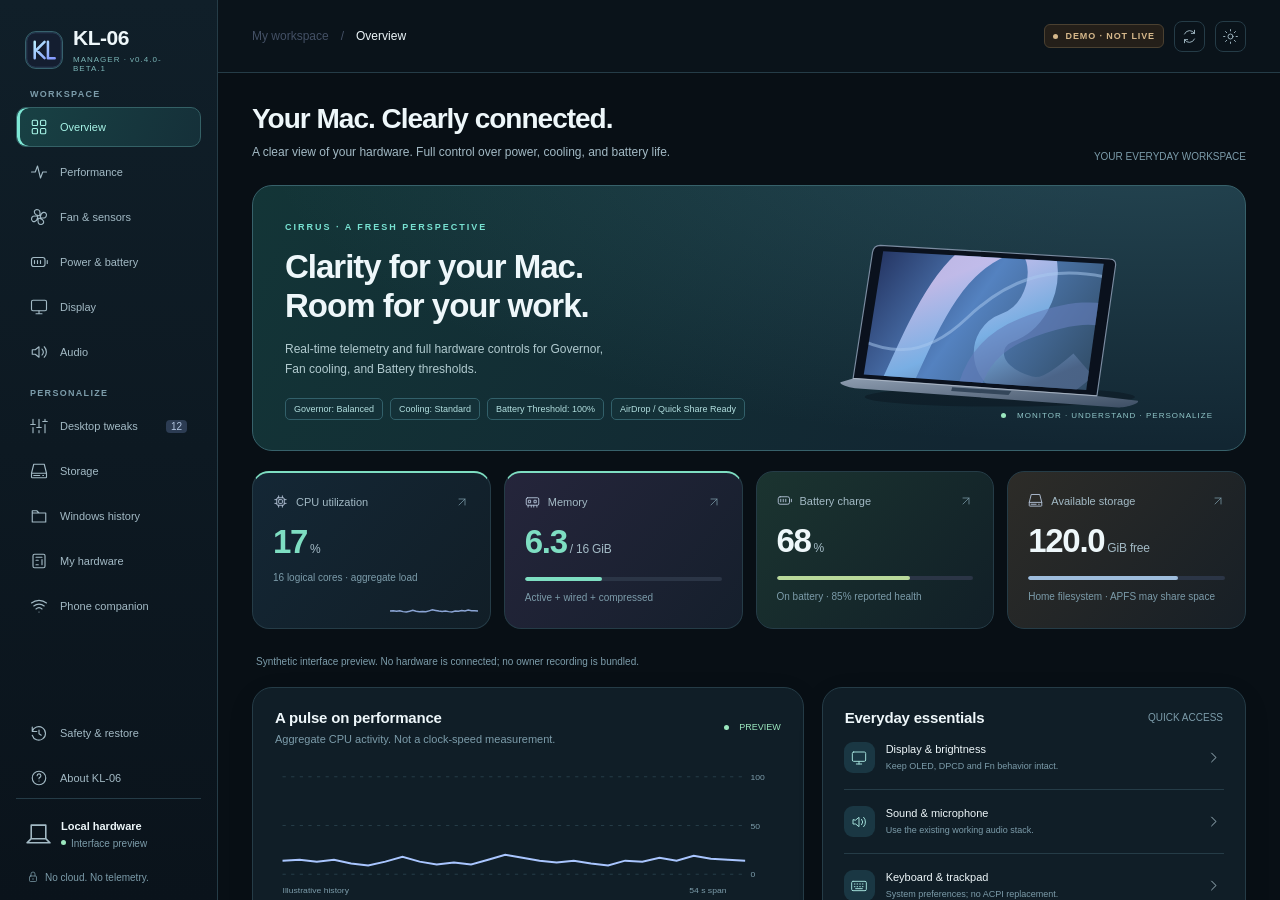
==== macos/Resources/index.html @ 300f236d "feat(v0.4.0-beta.1): Build 6 Mac UI optimization, universal AirDrop/Quick Share, hardware controls C" ====
<!doctype html>
<html lang="en"><head><meta charset="utf-8"><meta name="viewport" content="width=device-width, initial-scale=1">
<meta http-equiv="Content-Security-Policy" content="default-src 'none'; script-src 'self'; style-src 'self' 'unsafe-inline'; img-src 'self' data:; connect-src 'none'; object-src 'none'; base-uri 'none'; form-action 'none'">
<meta name="color-scheme" content="dark light"><title>KL-06 Manager — Cirrus beta</title>
<link rel="icon" href="icon.svg" type="image/svg+xml"><link rel="stylesheet" href="style.css"><script src="model.js" defer></script><script src="history.js" defer></script><script src="app.js" defer></script></head>
<body><div id="app"><div class="loading"><span class="wordmark">KL-06</span><p>Opening your local workspace…</p></div></div><div id="toast" role="status" aria-live="polite"></div><div id="dialog-root"></div></body></html>
---- macos/Resources/style.css ----
:root{--bg:#0d1118;--sidebar:#10151e;--panel:#151c27;--panel2:#192231;--line:#263041;--text:#f1f4fa;--muted:#92a0b5;--subtle:#67788f;--accent:#a9c6ff;--accent-bg:#253651;--mint:#bbdf98;--amber:#e7bc7d;--shadow:0 12px 38px #0002;--radius:18px;font-family:-apple-system,BlinkMacSystemFont,"Segoe UI",sans-serif;color:var(--text);background:var(--bg);font-synthesis:none}
*{box-sizing:border-box}body{margin:0}button,input{font:inherit}button{cursor:pointer}button:disabled{cursor:not-allowed;opacity:.4}button:focus-visible,input:focus-visible,a:focus-visible{outline:2px solid var(--accent);outline-offset:4px}button{color:inherit}svg{vertical-align:middle}::selection{background:#526fa1;color:white}button,input{-webkit-tap-highlight-color:transparent}.shell{height:100vh;display:grid;grid-template-columns:218px minmax(0,1fr);overflow:hidden}.sidebar{background:var(--sidebar);border-right:1px solid var(--line);padding:26px 16px 17px;display:flex;flex-direction:column;gap:26px}.brand{display:flex;align-items:center;gap:10px;padding:0 9px}.brand img{width:38px;height:38px}.wordmark{font-size:21px;font-weight:650;letter-spacing:-.8px}.brand small{display:block;color:var(--subtle);font-size:9px;letter-spacing:1.55px;margin-top:5px}.nav-group-label{font-size:10px;letter-spacing:1.6px;font-weight:600;color:var(--subtle);padding:0 14px;margin-bottom:12px}.nav-group{display:grid;gap:5px}.nav{display:flex;align-items:center;gap:12px;border:1px solid transparent;background:transparent;text-align:left;font-size:12px;font-weight:500;padding:12px 13px;border-radius:10px;color:var(--muted);width:100%}.nav svg{width:18px;height:18px}.nav:hover{background:var(--panel);color:var(--text)}.nav.active{background:#23334c;color:#c6dbff;border-color:#354d6e}.nav .count{margin-left:auto;background:#2c3c53;font-size:10px;padding:1px 5px;border-radius:4px;color:#b2c5e0}.sidebar-bottom{margin-top:auto}.device-mini{border-top:1px solid var(--line);padding:21px 10px 4px;display:flex;gap:10px;align-items:center}.device-mini svg{color:var(--muted);width:25px;height:25px}.device-mini strong{font-size:11px;display:block;font-weight:550}.device-mini p{font-size:10px;margin:6px 0 0;color:var(--subtle)}.dot{height:5px;width:5px;display:inline-block;background:var(--mint);border-radius:50%;margin-right:5px;vertical-align:2px}.privacy-foot{display:flex;gap:6px;align-items:center;font-size:10px;color:var(--subtle);padding:18px 11px 0}.privacy-foot svg{width:12px;height:12px}.workspace{overflow:auto;min-width:0}.topbar{height:83px;display:flex;align-items:center;justify-content:space-between;padding:0 34px;border-bottom:1px solid var(--line);gap:15px}.breadcrumb{font-size:12px;color:var(--subtle);display:flex;align-items:center;gap:12px}.breadcrumb strong{font-weight:500;color:var(--text)}.breadcrumb span{color:#445165}.top-actions{display:flex;align-items:center;gap:10px}.mode-badge{display:inline-flex;align-items:center;gap:7px;border:1px solid #4b4131;background:#241f19;color:#d6b88b;border-radius:6px;padding:6px 8px;font-size:9px;font-weight:650;letter-spacing:.9px;white-space:nowrap}.mode-badge.live{color:#bddfa7;background:#1c291e;border-color:#344935}.mode-badge .dot{background:currentColor;margin:0}.icon-button{width:31px;height:31px;border:1px solid var(--line);background:transparent;border-radius:8px;color:var(--muted);display:grid;place-items:center}.icon-button svg{width:15px;height:15px}.icon-button:hover{background:var(--panel2);color:var(--text)}.main-content{padding:28px 34px 26px;max-width:1550px;margin:auto}.section-heading{display:flex;align-items:flex-end;justify-content:space-between;margin-bottom:23px;gap:12px}.section-heading h1{font-size:26px;letter-spacing:-1px;font-weight:590;margin:0 0 7px}.section-heading p{font-size:12px;color:var(--muted);line-height:1.7;margin:0}.eyebrow{color:var(--accent);font-size:9px;font-weight:650;letter-spacing:2px;text-transform:uppercase}.quiet-label{color:var(--subtle);font-size:10px;white-space:nowrap}.hero{display:grid;grid-template-columns:1.1fr 1fr;position:relative;overflow:hidden;min-height:226px;border-radius:var(--radius);background:radial-gradient(ellipse at 85% 10%,#2a405a55,transparent 70%),linear-gradient(115deg,#1b2839,#17212e 70%);border:1px solid #334257;padding:29px 29px;margin-bottom:20px}.hero h2{font-size:30px;letter-spacing:-1.3px;line-height:1.17;margin:14px 0 13px;font-weight:530}.hero p{font-size:11px;color:#a9b6c9;max-width:280px;line-height:1.7;margin:0 0 19px}.chip-row{display:flex;gap:7px;flex-wrap:wrap}.chip{padding:5px 8px;font-size:9px;border:1px solid #3b4a5f;border-radius:5px;color:#c0d1e8;background:#1b293b}.hero-art{display:grid;place-items:center;position:relative}.hero-art>svg{width:100%;max-width:340px;min-width:200px}.hero-device{position:absolute;right:0;bottom:0;display:flex;align-items:center;gap:6px;font-size:8px;color:#9cb2ce;letter-spacing:1px}.metric-grid{display:grid;grid-template-columns:repeat(4,minmax(0,1fr));gap:13px;margin-bottom:24px}.metric{background:var(--panel);border:1px solid var(--line);border-radius:14px;padding:17px;position:relative;overflow:hidden;min-height:151px}.metric-top{display:flex;align-items:center;gap:8px;color:var(--muted);font-size:10px}.metric-top>svg{width:15px;height:15px;color:#b1bfd4}.metric-top .arrow{margin-left:auto;color:var(--subtle);border:0;background:transparent;padding:0}.metric-value{font-size:29px;letter-spacing:-1.3px;margin-top:14px;font-weight:550;line-height:1.1;display:flex;align-items:baseline;gap:3px}.metric-value small{font-size:12px;color:var(--muted);font-weight:400;letter-spacing:-.2px}.metric-note{font-size:9px;color:var(--subtle);margin-top:9px}.metric-track{height:4px;border-radius:3px;background:#2b3546;margin-top:16px;overflow:hidden;display:flex}.metric-track span{height:100%;border-radius:3px;transition:width .5s}.mini-spark{position:absolute;width:88px;height:22px;bottom:13px;right:12px;opacity:.8}.two-col{display:grid;grid-template-columns:minmax(0,1.3fr) minmax(0,1fr);gap:18px;margin-bottom:20px}.panel{border:1px solid var(--line);border-radius:var(--radius);background:var(--panel);overflow:hidden}.panel-padding{padding:22px}.panel-head{display:flex;justify-content:space-between;align-items:center;gap:10px;padding:21px 22px 0}.panel-head h2,.panel h2{font-size:13px;font-weight:550;margin:0;letter-spacing:-.2px}.panel-head p{font-size:10px;color:var(--subtle);margin:7px 0 0}.panel-tag{color:var(--mint);font-size:9px;display:flex;align-items:center;gap:5px}.chart-wrap{padding:20px 22px 11px;position:relative}.chart{width:100%;height:131px;display:block;overflow:visible}.chart text{font-size:8px;fill:var(--subtle);font-family:inherit}.chart line{stroke:var(--line);stroke-dasharray:3 5}.chart-footer{display:flex;justify-content:space-between;font-size:9px;color:var(--subtle);padding:0 22px 20px;gap:8px}.chart-legend{display:flex;align-items:center;gap:5px}.chart-legend i{height:5px;width:5px;background:#99bbff;border-radius:50%}.quick-row{display:flex;align-items:center;gap:11px;margin:0 21px;padding:16px 0;border-bottom:1px solid var(--line)}.quick-row:last-child{border-bottom:0}.quick-icon{width:31px;height:31px;border-radius:9px;background:#263347;color:#aec9ec;display:grid;place-items:center;flex-shrink:0}.quick-icon svg{width:16px;height:16px}.quick-info{flex:1;min-width:0}.quick-info strong{display:block;font-size:11px;font-weight:500}.quick-info p{font-size:9px;color:var(--subtle);margin:5px 0 0;line-height:1.5}.quick-row .icon-button{width:24px;height:24px;border:0}.feature-strip{display:flex;align-items:center;gap:17px;padding:21px 23px;border:1px solid #354352;background:linear-gradient(110deg,#1d2b32,#17212c);border-radius:15px}.feature-strip>svg{height:31px;width:31px;color:#bed5b3;flex-shrink:0}.feature-strip h3{font-size:12px;font-weight:550;margin:0 0 6px}.feature-strip p{font-size:10px;line-height:1.65;color:var(--muted);margin:0}.feature-strip .button{margin-left:auto;white-space:nowrap}.button{display:inline-flex;align-items:center;justify-content:center;gap:7px;border:1px solid #405779;background:#a9c6ff;color:#122440;font-size:10px;font-weight:650;border-radius:7px;padding:10px 13px;text-decoration:none;white-space:nowrap}.button:hover{filter:brightness(1.1)}.button svg{height:13px;width:13px}.button.secondary{color:#c5d5eb;background:#243247;border-color:#3b4b64}.button.ghost{color:var(--muted);background:transparent;border-color:var(--line)}.button.small{padding:7px 10px;font-size:9px}.footnote{display:flex;align-items:flex-start;justify-content:space-between;gap:15px;color:var(--subtle);font-size:9px;line-height:1.7;margin-top:20px}.footnote>span:first-child{display:flex;gap:6px}.footnote svg{width:11px;height:11px;flex-shrink:0;margin-top:2px}.status-pill{display:inline-flex;align-items:center;font-size:9px;gap:5px;padding:5px 7px;border-radius:5px;color:#b9d9a4;background:#263326;border:1px solid #3c4c38;white-space:nowrap}.status-pill.warning{color:var(--amber);background:#30291f;border-color:#51412c}.status-pill.neutral{color:var(--muted);background:var(--panel2);border-color:var(--line)}.status-pill.info{color:#a9c6ff;background:#23334d;border-color:#354968}.detail-grid{display:grid;grid-template-columns:repeat(3,minmax(0,1fr));gap:16px;margin-bottom:20px}.detail-card{padding:22px;border:1px solid var(--line);border-radius:16px;background:var(--panel)}.detail-card>svg{height:24px;width:24px;color:var(--accent);margin-bottom:16px}.detail-card h3{font-size:12px;font-weight:550;margin:0 0 9px}.detail-card p{font-size:11px;line-height:1.8;color:var(--muted);margin:0 0 16px}.large-value{font-size:41px;line-height:1.1;letter-spacing:-1.5px;margin:15px 0 8px}.large-value small{font-size:17px;color:var(--muted);letter-spacing:0}.notice{padding:15px 18px;border:1px solid #55452f;background:#2a241c;border-radius:12px;color:#d3b88e;font-size:11px;line-height:1.8;margin:18px 0}.notice.blue{background:#1d2c40;border-color:#354e6e;color:#b6cce8}.subheading{font-size:13px;font-weight:550;margin:27px 0 14px;display:flex;align-items:center;justify-content:space-between}.row-list{border:1px solid var(--line);border-radius:15px;overflow:hidden;background:var(--panel)}.setting-row{padding:19px 21px;border-bottom:1px solid var(--line);display:flex;align-items:center;gap:14px}.setting-row:last-child{border:0}.setting-row .quick-icon{align-self:flex-start;margin-top:1px}.setting-row h3{font-size:12px;font-weight:500;margin:0 0 6px}.setting-row p{font-size:10px;line-height:1.7;color:var(--muted);margin:0;max-width:560px}.setting-row .row-body{flex:1}.row-control{display:flex;align-items:center;gap:9px;flex-shrink:0}.setting-row small{font-size:9px;color:var(--subtle);display:block;margin-top:7px}.filter-bar{display:flex;align-items:center;gap:7px;margin:20px 0}.filter{border:1px solid var(--line);border-radius:6px;background:transparent;font-size:10px;padding:7px 12px;color:var(--muted)}.filter.active{background:#26374d;border-color:#435b7b;color:#d0e1fa}.filter-bar .quiet-label{margin-left:auto}.range-control{display:flex;align-items:center;gap:13px;margin:20px 0}.range-control svg{width:17px;height:17px;color:var(--muted)}input[type=range]{width:100%;height:4px;accent-color:var(--accent);cursor:pointer}.range-control output{font-size:11px;color:var(--muted);min-width:33px}.spec-table{width:100%;border-collapse:collapse;font-size:11px}.spec-table td{padding:15px 19px;border-bottom:1px solid var(--line);vertical-align:top;line-height:1.7}.spec-table tr:last-child td{border:0}.spec-table td:first-child{color:var(--muted);width:24%}.spec-table td:last-child{width:23%;text-align:right}.empty-state{padding:32px 24px;text-align:center}.empty-state svg{width:32px;height:32px;color:var(--subtle);margin-bottom:15px}.empty-state h3{font-size:13px;font-weight:500}.empty-state p{font-size:11px;color:var(--muted);line-height:1.8;max-width:490px;margin:0 auto 18px}.sample-list{padding:7px 21px}.sample-row{padding:13px 0;border-bottom:1px solid var(--line);font-size:11px;display:flex;gap:20px;justify-content:space-between}.sample-row:last-child{border:0}.sample-row span{color:var(--muted)}.sample-row strong{font-weight:550;color:var(--accent);text-align:right}.step-list{counter-reset:step;padding:4px 23px 18px}.step{display:flex;gap:13px;padding:18px 0;border-bottom:1px solid var(--line);align-items:flex-start}.step:last-child{border:0}.step:before{counter-increment:step;content:counter(step);background:#26364d;border:1px solid #3b526f;color:var(--accent);font-size:10px;width:23px;height:23px;display:grid;place-items:center;border-radius:7px;flex-shrink:0}.step strong{font-size:11px;font-weight:500}.step p{font-size:10px;line-height:1.8;color:var(--muted);margin:6px 0 0}.about-mark{display:flex;align-items:center;gap:18px;margin-bottom:23px}.about-mark img{height:70px;width:70px}.about-mark h2{font-size:29px;letter-spacing:-1px;font-weight:550;margin:0 0 7px}.about-mark p{font-size:11px;color:var(--muted);margin:0}.support-grid{display:grid;grid-template-columns:repeat(2,minmax(0,1fr));gap:15px}.unavailable{opacity:.8}.inline-actions{display:flex;gap:8px;flex-wrap:wrap;margin-top:18px}.loading{display:grid;place-content:center;text-align:center;height:100vh}.loading p{font-size:12px;color:var(--muted)}#toast{position:fixed;bottom:25px;left:calc(50% + 80px);transform:translate(-50%,20px);max-width:570px;min-width:230px;padding:14px 19px;border-radius:12px;background:#27354b;border:1px solid #486081;color:#dae7fb;font-size:11px;line-height:1.8;box-shadow:0 12px 35px #0007;opacity:0;pointer-events:none;transition:opacity .2s,transform .2s;z-index:20;white-space:pre-line}#toast.visible{opacity:1;transform:translate(-50%,0)}.stale-banner{background:#38291b;color:#e0c19d;padding:10px 20px;font-size:11px}.modal-overlay{position:fixed;inset:0;z-index:30;display:grid;place-items:center;background:#05080ec9;backdrop-filter:blur(6px);padding:20px}.modal{width:min(470px,100%);padding:30px;background:var(--panel);border:1px solid #40516b;border-radius:22px;box-shadow:0 35px 90px #0007}.modal>svg{width:29px;height:29px;color:var(--accent);margin-bottom:18px}.modal h2{font-size:19px;font-weight:550;letter-spacing:-.5px;margin:0 0 13px}.modal p{font-size:12px;color:var(--muted);line-height:1.8}.modal .button{margin-top:14px}.busy-dot{animation:pulse 1s ease-in-out infinite alternate}@keyframes pulse{from{opacity:.3}to{opacity:1}}.light{--bg:#f3f5f8;--sidebar:#edf0f5;--panel:#fff;--panel2:#ecf0f7;--line:#dce2ec;--text:#202c3e;--muted:#5c6c80;--subtle:#7b8ca2;--accent:#456eae;--accent-bg:#dfe9f9;color-scheme:light}.light .nav.active{background:#dde7f7;color:#31517d;border-color:#c7d7ee}.light .hero{--text:#f1f4fa;color:#f1f4fa}.light .feature-strip{background:#e8f0ec;border-color:#d1ded4}.light .feature-strip>svg{color:#668768}.light .quick-icon{background:#e7edf8;color:#587aa8}.light .button.ghost{color:#566d8a}.light .mode-badge{background:#f7eddf}.light .metric-track{background:#e2e7f0}.light .chart-legend i{background:#719de0}.light .notice{background:#fbf2e5;border-color:#e9d7ba;color:#8d6b3e}.light .notice.blue{background:#e7eef8;border-color:#cad8ed;color:#587296}.light .status-pill.neutral{color:#667b98}.light .hero .chip{color:#c0d1e8}.light .subheading .button{color:#566d8a}.light .filter.active{background:#dce7f6;color:#31517d;border-color:#c3d4ed}
@media(min-width:1500px){.main-content{padding-top:35px}.hero{min-height:250px}.hero h2{font-size:34px}.hero-art>svg{max-width:390px}.metric{min-height:162px}.chart{height:157px}.quick-row{padding:20px 0}}
@media(max-width:1120px){.shell{grid-template-columns:190px minmax(0,1fr)}.sidebar{padding-left:12px;padding-right:12px}.brand{padding:0 5px}.wordmark{font-size:19px}.topbar{padding:0 24px}.main-content{padding:24px}.hero{padding:23px}.hero h2{font-size:27px}.metric{padding:14px}.metric-value{font-size:27px}.quick-row{padding:15px 0}.button{padding:9px 10px}.detail-grid{gap:12px}.detail-card{padding:18px}}
@media(max-width:850px){.shell{grid-template-columns:72px minmax(0,1fr)}.sidebar{padding:22px 9px}.brand{padding:0;justify-content:center}.brand>div,.nav-label,.nav .count,.nav-group-label,.device-mini,.privacy-foot{display:none}.nav{justify-content:center;padding:13px 0}.nav svg{height:20px;width:20px}.nav-group{gap:7px}.brand img{height:34px;width:34px}.main-content{padding:20px}.topbar{height:69px;padding:0 20px}.hero{grid-template-columns:1fr 1fr;min-height:210px}.hero h2{font-size:25px}.hero p{font-size:10px}.metric-grid{grid-template-columns:repeat(2,minmax(0,1fr));gap:12px}.metric{min-height:138px}.metric-value{font-size:28px}.two-col{grid-template-columns:1fr}.detail-grid{grid-template-columns:1fr 1fr}.section-heading h1{font-size:24px}.feature-strip{padding:17px;gap:11px}.feature-strip p{font-size:9px}.footnote>span:last-child{display:none}.row-control{flex-direction:column;align-items:flex-end}.setting-row{gap:11px;padding:16px}.top-actions{gap:6px}.breadcrumb{font-size:11px}#toast{left:calc(50% + 25px);width:calc(100% - 115px)}.support-grid{grid-template-columns:1fr}.spec-table td:last-child{width:20%}}
@media(max-width:560px){.shell{grid-template-columns:57px minmax(0,1fr)}.sidebar{padding:18px 6px}.brand img{height:31px;width:31px}.topbar{padding:0 14px;gap:5px}.breadcrumb{gap:7px;font-size:10px}.breadcrumb>span:first-child{display:none}.mode-badge{font-size:7px;letter-spacing:.5px;padding:5px}.top-actions .icon-button:first-of-type{display:none}.main-content{padding:20px 14px}.section-heading{align-items:flex-start}.section-heading h1{font-size:23px}.section-heading p{font-size:10px}.section-heading>.quiet-label{display:none}.hero{grid-template-columns:1fr;padding:23px;min-height:0}.hero-art{display:none}.hero h2{font-size:29px}.hero p{max-width:none}.hero .chip-row{margin-top:15px}.metric{padding:13px}.metric-value{font-size:25px}.metric-note{font-size:8px}.mini-spark{width:57px}.metric-grid{gap:10px}.feature-strip{flex-wrap:wrap}.feature-strip .button{margin-left:42px;margin-top:0}.feature-strip>div{flex:1}.detail-grid{grid-template-columns:1fr}.filter-bar{flex-wrap:wrap}.filter-bar .quiet-label{width:100%;margin:5px 0 0}.setting-row>.quick-icon{display:none}.setting-row h3{font-size:11px}.setting-row p{font-size:9px}.row-control .button{padding:7px 9px}.spec-table td{padding:13px 11px;font-size:10px}.spec-table td:last-child{display:none}.large-value{font-size:35px}.footnote{font-size:8px}.notice{font-size:10px}.section-heading .button{font-size:9px;padding:8px}.top-actions{gap:5px}.icon-button{height:27px;width:27px}.inline-actions{gap:6px}}
@media(prefers-reduced-motion:reduce){*,*:before,*:after{animation:none!important;transition:none!important;scroll-behavior:auto!important}}

.metric-top .arrow svg{width:12px;height:12px}.metric-top .arrow{width:15px;height:17px;flex-shrink:0}.status-pill svg{width:11px;height:11px;flex-shrink:0}

/* Accent reflects actual utilization where available; GPU/display hues are capability styling, not fabricated usage. */
.metric-cpu,.metric-memory{border-top:2px solid var(--usage)}.metric-cpu .metric-value,.metric-memory .metric-value{color:var(--usage)}.metric-cpu{background:radial-gradient(ellipse at 95% 0%,#69d9ba12,transparent 80%),var(--panel)}.gpu-accent{border-top:2px solid #bb9dff;background:radial-gradient(ellipse at 100% 0%,#b493ff15,transparent 80%),var(--panel)}.gpu-accent>svg{color:#c4aaff}.display-accent{border-top:2px solid #7bd5e9;background:radial-gradient(ellipse at 100% 0%,#72d9ef15,transparent 80%),var(--panel)}.display-accent .eyebrow{color:#87daec}

/* Cirrus beta — independent OLED-dark visual system. Native counters are untouched. */
:root{--bg:#080f15;--sidebar:#0d171e;--panel:#101e27;--panel2:#172a34;--line:#253c47;--text:#eef7fa;--muted:#a3bac5;--subtle:#7c9caa;--accent:#78e2d2;--accent-bg:#153e40;--mint:#9be7be;--amber:#f0c487;--radius:20px}
.sidebar{gap:16px;overflow-y:auto;background:linear-gradient(180deg,#101f29,#0a131b)}.brand .wordmark{font-weight:750;letter-spacing:-.5px}.brand small{letter-spacing:1px;color:#7bb5b7;font-size:8px}.brand img{border:1px solid #37616d;border-radius:11px;background:#173038}.nav{padding-top:10px;padding-bottom:10px;font-size:11px}.nav.active{background:linear-gradient(110deg,#184144,#153039);color:#a6f3e6;border-color:#346166;box-shadow:inset 3px 0 #7ee7d5}.nav-group-label{font-size:9px;margin-bottom:8px;letter-spacing:1.3px}.topbar{height:73px;background:#0b151dbb}.main-content{padding-top:30px}.section-heading h1{font-size:28px;font-weight:680;letter-spacing:-1px}.section-heading p{font-size:12px}.hero{background:radial-gradient(ellipse at 90% -20%,#4a879455,transparent 70%),linear-gradient(120deg,#133537,#122632 75%);border-color:#37616a;padding:30px 32px;min-height:238px}.hero h2{font-weight:650;font-size:33px;letter-spacing:-1px}.hero p{font-size:12px;max-width:330px;color:#b2cbd0}.hero .chip{color:#b2dfdf;background:#143138;border-color:#32606a}.hero-device{font-size:8px;color:#91c7c9}.metric{border-radius:17px;background:linear-gradient(130deg,#142735,#111e27);padding:20px;min-height:158px}.metric-value{font-size:33px;font-weight:650}.metric-top{font-size:11px}.metric-note{font-size:10px;line-height:1.6}.metric:nth-child(2){background:linear-gradient(130deg,#25253b,#151f2c)}.metric:nth-child(3){background:linear-gradient(130deg,#1b3430,#111f27)}.metric:nth-child(4){background:linear-gradient(130deg,#2d2c28,#171f26)}.panel{box-shadow:0 8px 30px #00000010}.panel-head h2,.panel h2{font-size:15px;font-weight:650}.panel-head p{font-size:11px}.button{background:#8ae9d7;color:#102b30;border-color:#8ae9d7;border-radius:9px;font-size:11px;padding:11px 15px}.button.secondary{color:#b7ede6;background:#1a3b41;border-color:#366069}.button.ghost{color:var(--muted);border-color:var(--line)}.status-pill.info{background:#173b43;color:#a4e4dc;border-color:#31616b}.quick-icon{background:#1a3743;color:#a0dcd7}.detail-card{background:linear-gradient(135deg,#142530,#101c26);border-radius:18px}.detail-card h3{font-size:13px}.detail-card p{font-size:12px}.feature-strip{background:linear-gradient(120deg,#173734,#152631);border-color:#35584f}.feature-strip p,.setting-row p{font-size:11px}.setting-row h3{font-size:13px}.fan-hero{border:1px solid #315962;border-radius:22px;padding:30px;background:radial-gradient(ellipse at 0 0,#315e6b44,transparent 65%),#101f29;display:flex;gap:30px;align-items:center;margin-bottom:22px}.fan-hero h2{font-size:32px;letter-spacing:-1px;margin:13px 0;color:#a7f0df}.fan-hero p{font-size:13px;line-height:1.8;color:var(--muted);max-width:700px}.fan-orbit{width:108px;height:108px;flex-shrink:0;border:1px solid #416876;border-radius:50%;display:grid;place-items:center;background:radial-gradient(circle,#31536533,#142731);box-shadow:0 0 0 13px #1b37402b,0 0 0 26px #1b374014}.fan-orbit svg{width:54px;height:54px;color:#84c9cf}.body-copy{font-size:12px;color:var(--muted);line-height:1.9}.history-meta{display:flex;align-items:center;gap:16px;flex-wrap:wrap;color:var(--muted);font-size:12px;margin:18px 0}.history-meta .button{margin-left:auto}.table-scroll{overflow-x:auto}.history-table{width:100%;border-collapse:collapse;font-size:12px}.history-table th{text-align:left;padding:16px;color:#bde7e4;background:#17313a;white-space:nowrap}.history-table td{padding:16px;border-top:1px solid var(--line);color:var(--muted)}.history-table td strong{display:block;color:var(--text);font-weight:550;white-space:nowrap}.history-table small{display:block;margin-top:5px;color:var(--subtle);font-size:10px}.history-table td:not(:first-child){white-space:nowrap;font-variant-numeric:tabular-nums}.empty-state p{font-size:12px}.chart-footer{font-size:10px}.light .topbar{background:#eef4f8}.light .sidebar{background:linear-gradient(180deg,#e5edf3,#edf3f5)}.light .detail-card,.light .metric{background:#fff}.light .nav.active{background:#d9eeea;color:#1c5c57}.light .button.secondary{color:#235e5b;background:#dcefeb}.light .status-pill.info{color:#255f67;background:#e4f4ef}.light .fan-hero{background:#e3efed}.light .fan-hero h2{color:#205c5d}.light .history-table th{background:#e1eeed;color:#24595e}
@media(max-width:850px){.main-content{padding:22px}.hero{padding:25px}.hero h2{font-size:28px}.metric{padding:16px}.metric-value{font-size:29px}.brand small{display:none}.fan-hero{gap:22px;padding:24px}.fan-orbit{width:70px;height:70px}.fan-orbit svg{width:38px;height:38px}.fan-hero h2{font-size:25px}}
@media(max-width:560px){.main-content{padding:20px 14px}.section-heading h1{font-size:23px}.metric-value{font-size:25px}.metric-top{font-size:10px}.metric-note{font-size:9px}.section-heading{flex-wrap:wrap}.section-heading .button{font-size:10px}.fan-hero{display:block;padding:22px}.fan-orbit{margin:7px 0 28px 12px}.fan-hero .eyebrow{font-size:8px}.fan-hero h2{font-size:24px}.history-meta .button{margin-left:0}.sidebar{gap:12px}.table-scroll{max-width:100%}}

.sampling-note{font-size:10px;line-height:1.7;color:var(--subtle);padding:0 4px 17px}.sensor-source{font-size:11px!important;word-break:break-word}.history-selector{padding:0 22px;margin:0;flex-wrap:wrap;gap:6px}.history-selector .filter{font-size:10px}.history-table{margin-bottom:0}.historical-chart text{font-size:7px}

/* Enhanced Light Mode Polish */
.light{--bg:#f5f7f9;--sidebar:#eaf0f4;--panel:#ffffff;--panel2:#f0f5f8;--line:#d5dfe6;--text:#1a2b36;--muted:#4d6270;--subtle:#6e8594;--accent:#1a857d;--accent-bg:#d6eeea;color-scheme:light}
.light .hero{background:linear-gradient(120deg,#dbebe9,#e5eff3);border-color:#b8d1d8;color:#1a2b36}
.light .hero h2{color:#163d41}
.light .hero p{color:#445b67}
.light .hero .chip{background:#edf6f5;color:#185350;border-color:#b8dbd6}
.light .metric{background:#ffffff;border-color:#d5dfe6;box-shadow:0 4px 16px rgba(0,0,0,0.04)}
.light .metric-value{color:#163d41}
.light .panel{background:#ffffff;border-color:#d5dfe6;box-shadow:0 4px 20px rgba(0,0,0,0.04)}
.light .detail-card{background:#ffffff;border-color:#d5dfe6}
.light .feature-strip{background:linear-gradient(120deg,#e3f0ee,#ebf3f5);border-color:#bcd5d2}
.light .feature-strip h3{color:#1a3b3e}
.light .feature-strip p{color:#485e68}
.light .fan-hero{background:linear-gradient(120deg,#e5f2f0,#edf5f6);border-color:#bbd8d5}
.light .fan-hero h2{color:#185553}
.light .fan-hero p{color:#445d65}
.light .fan-orbit{background:radial-gradient(circle,#d3ebe7,#e1f0ef);border-color:#a5ccc7;box-shadow:0 0 0 10px #d4ede988}
.light .fan-orbit svg{color:#206360}
.light .button{background:#1d8b82;color:#ffffff;border-color:#1d8b82}
.light .button.secondary{background:#d5eeea;color:#17524e;border-color:#b3ded8}
.light .button.ghost{background:transparent;color:#445f6c;border-color:#cfdbe3}
.light .mode-badge{background:#ebf3f5;border-color:#c8d9df;color:#1f4852}
.light .mode-badge.live{background:#e2f4ea;border-color:#b4e3c5;color:#1b6338}
.light .status-pill{background:#ebf2f5;border-color:#cddae2;color:#405b68}
.light .status-pill.info{background:#d8f0ec;border-color:#b5e0da;color:#185d58}
.light .status-pill.warning{background:#fdf2e1;border-color:#fae1b8;color:#8a5e18}
.light .notice{background:#fdf5e8;border-color:#f5dcba;color:#80571b}
.light .notice.blue{background:#e7f3f6;border-color:#c5e3ea;color:#23586b}
.light .chart text{fill:#5e7583}
.light .chart line{stroke:#e1e9ee}
.light input[type=range]{accent-color:#1d8b82}

/* Hardware acceleration and 120Hz ProMotion smoothness */
html, body {
  -webkit-font-smoothing: antialiased;
  -moz-osx-font-smoothing: grayscale;
}
.workspace {
  scroll-behavior: smooth;
  will-change: scroll-position;
  -webkit-overflow-scrolling: touch;
  transform: translateZ(0);
  -webkit-backface-visibility: hidden;
  backface-visibility: hidden;
}
.main-content {
  contain: layout style;
}
@media (prefers-reduced-motion: no-preference) {
  .nav, .button, .icon-button, .metric, .detail-card, .chip {
    transition: background-color 0.12s ease, border-color 0.12s ease;
  }
}
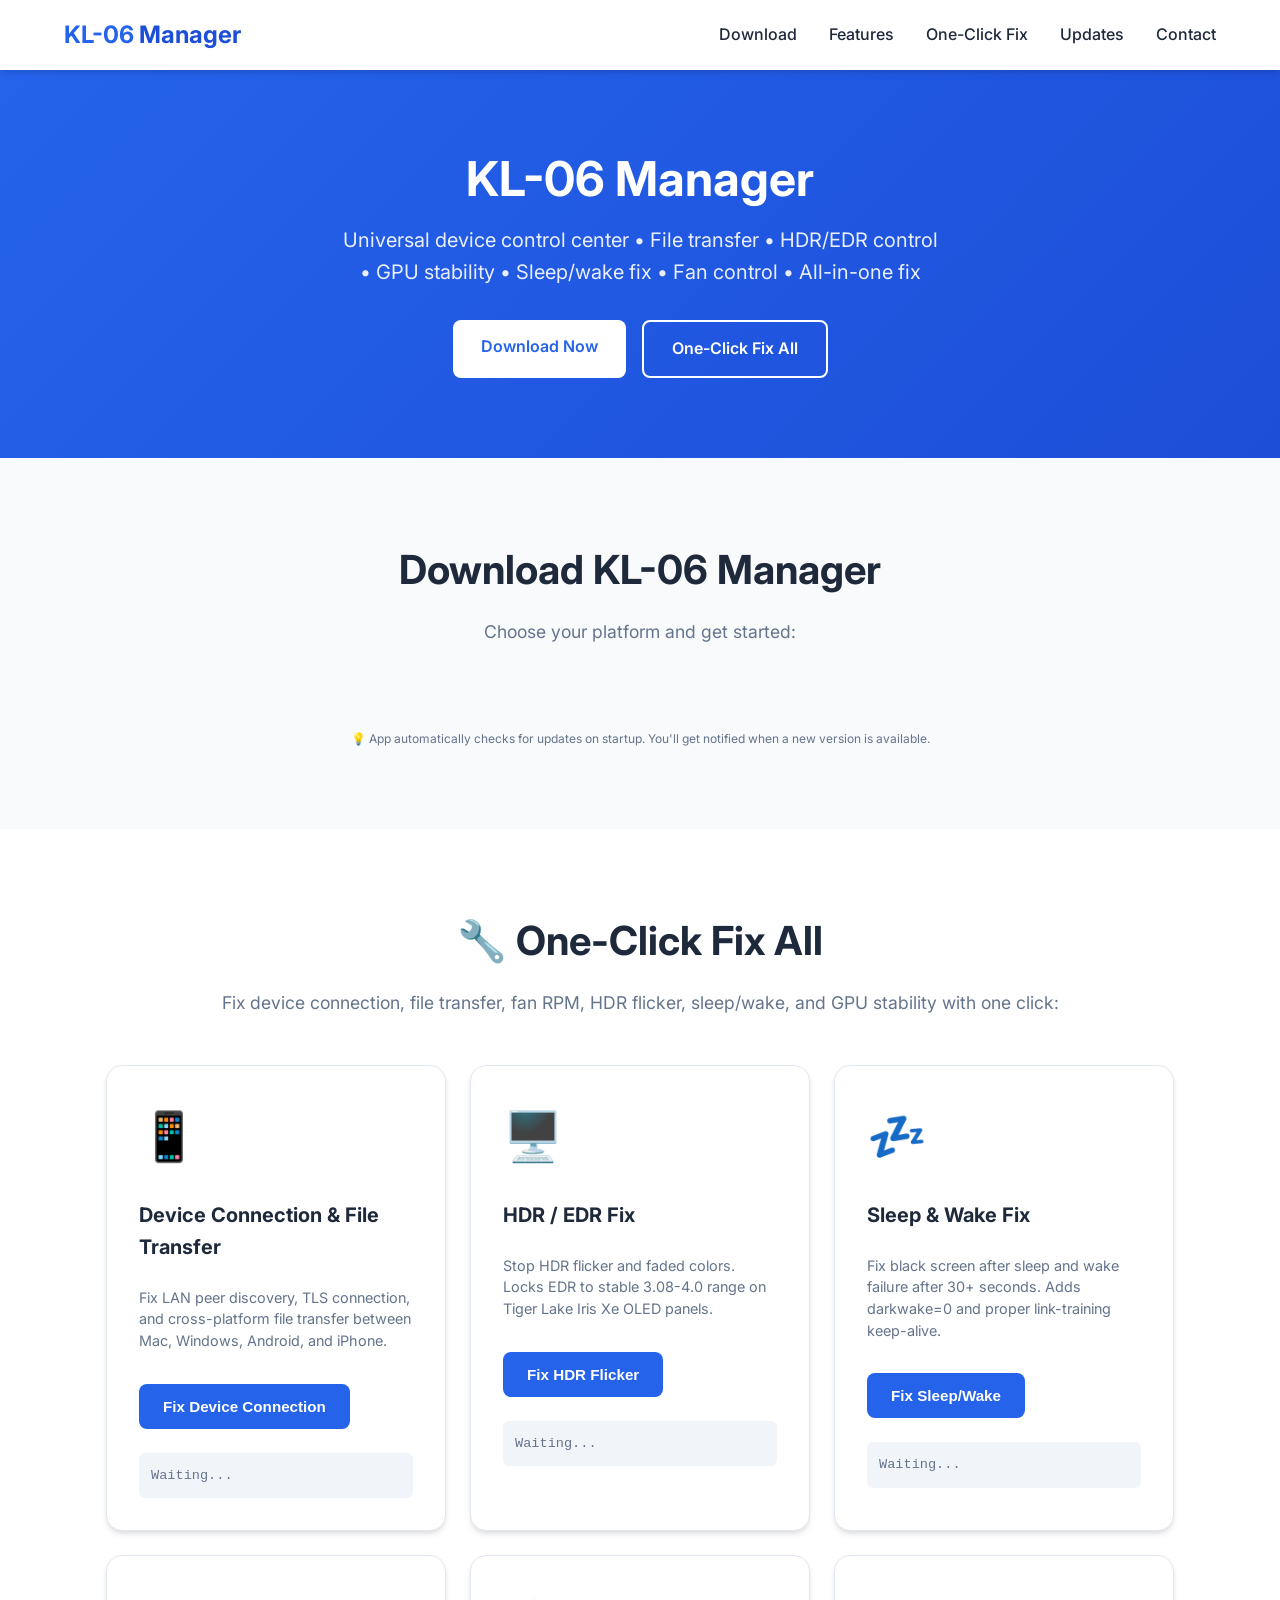
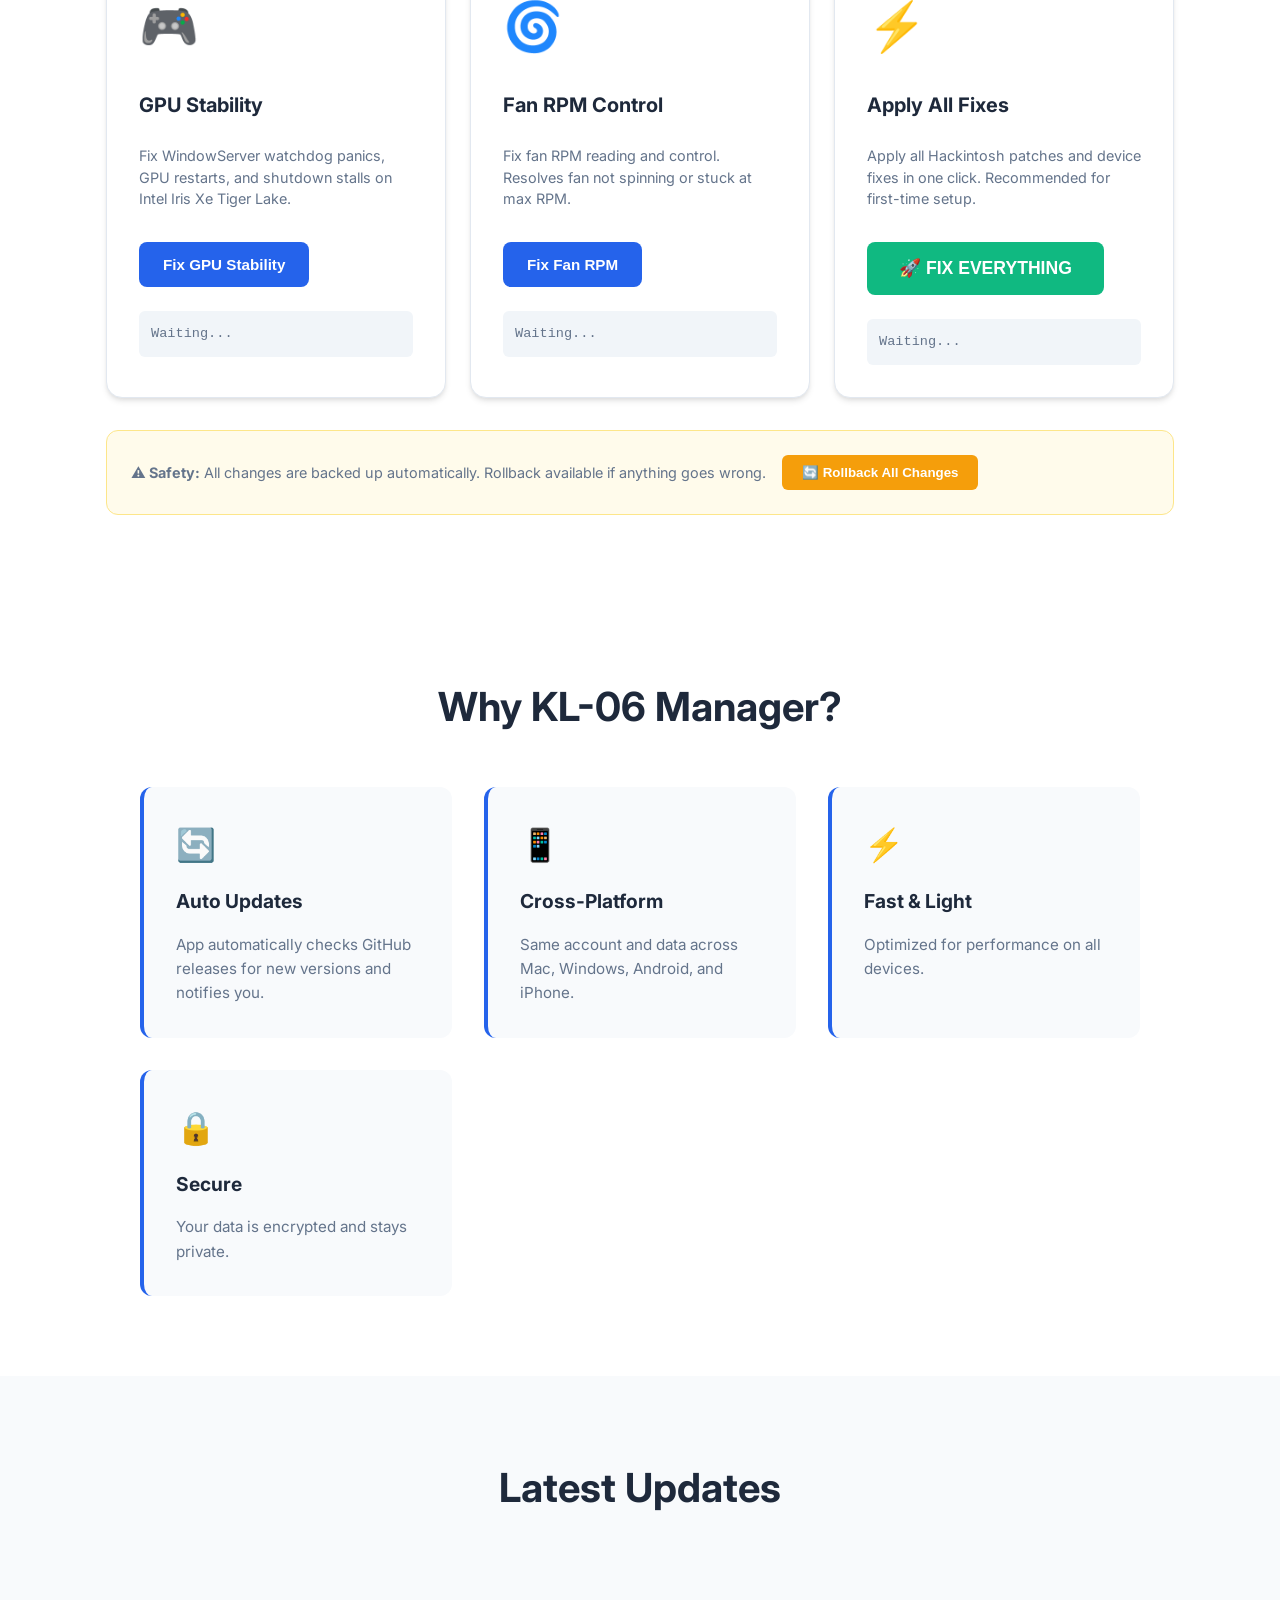
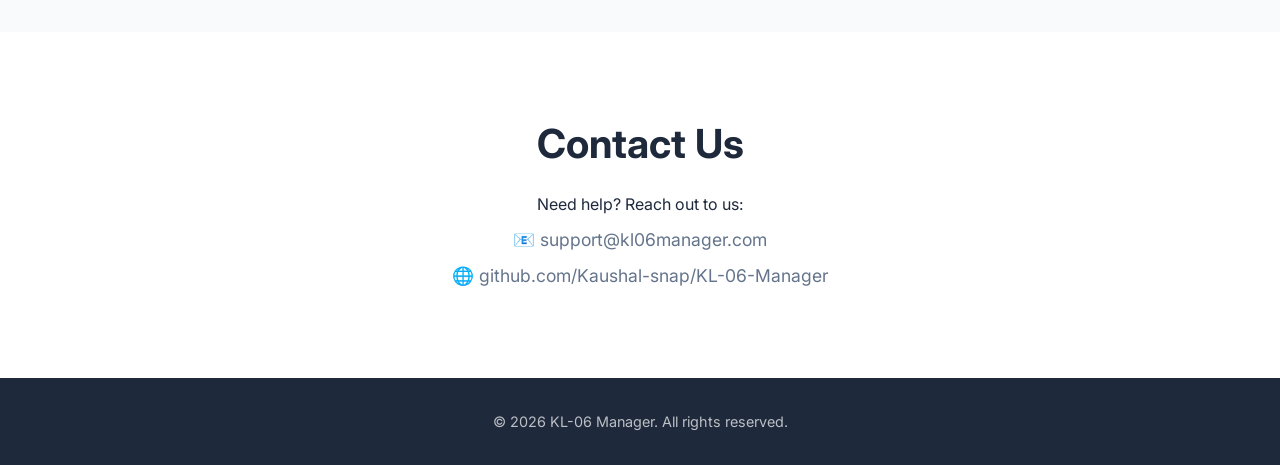
==== commit d875b117: "Complete fix: HDR, Sleep/Wake, GPU, Fan, Device Connection + Multi-platform support" ====
--- a/macos/Resources/index.html
+++ b/macos/Resources/index.html
@@ -1,6 +1,177 @@
-<!doctype html>
-<html lang="en"><head><meta charset="utf-8"><meta name="viewport" content="width=device-width, initial-scale=1">
-<meta http-equiv="Content-Security-Policy" content="default-src 'none'; script-src 'self'; style-src 'self' 'unsafe-inline'; img-src 'self' data:; connect-src 'none'; object-src 'none'; base-uri 'none'; form-action 'none'">
-<meta name="color-scheme" content="dark light"><title>KL-06 Manager — Cirrus beta</title>
-<link rel="icon" href="icon.svg" type="image/svg+xml"><link rel="stylesheet" href="style.css"><script src="model.js" defer></script><script src="history.js" defer></script><script src="app.js" defer></script></head>
-<body><div id="app"><div class="loading"><span class="wordmark">KL-06</span><p>Opening your local workspace…</p></div></div><div id="toast" role="status" aria-live="polite"></div><div id="dialog-root"></div></body></html>
+<!DOCTYPE html>
+<html lang="en">
+<head>
+    <meta charset="UTF-8">
+    <meta name="viewport" content="width=device-width, initial-scale=1.0">
+    <title>KL-06 Manager | Multi-Device Control Center</title>
+    <meta name="description" content="KL-06 Manager - Universal device control center with file transfer, HDR control, GPU stability, sleep/wake fix, and fan control. All-in-one Hackintosh & multi-device utility.">
+    <link rel="stylesheet" href="style.css">
+    <link href="https://fonts.googleapis.com/css2?family=Inter:wght@300;400;500;600;700&display=swap" rel="stylesheet">
+</head>
+<body>
+
+    <!-- Navigation -->
+    <nav class="navbar">
+        <div class="logo">KL-06 <span class="logo-accent">Manager</span></div>
+        <ul class="nav-links">
+            <li><a href="#download">Download</a></li>
+            <li><a href="#features">Features</a></li>
+            <li><a href="#fix-all">One-Click Fix</a></li>
+            <li><a href="#updates">Updates</a></li>
+            <li><a href="#contact">Contact</a></li>
+        </ul>
+        <div class="nav-mobile">
+            <span class="menu-toggle"></span>
+        </div>
+    </nav>
+
+    <!-- Hero Section -->
+    <header class="hero">
+        <div class="hero-content">
+            <h1>KL-06 Manager</h1>
+            <p class="tagline">Universal device control center • File transfer • HDR/EDR control • GPU stability • Sleep/wake fix • Fan control • All-in-one fix</p>
+            <div class="hero-buttons">
+                <a href="#download" class="btn btn-primary">Download Now</a>
+                <a href="#fix-all" class="btn btn-outline">One-Click Fix All</a>
+            </div>
+        </div>
+    </header>
+
+    <!-- Download Section -->
+    <section id="download" class="download-section">
+        <div class="container">
+            <h2>Download KL-06 Manager</h2>
+            <p class="subtitle">Choose your platform and get started:</p>
+            
+            <div class="platform-grid" id="platform-grid">
+                <!-- Platform cards injected by JS -->
+            </div>
+            
+            <div class="update-note">
+                <small>💡 App automatically checks for updates on startup. You'll get notified when a new version is available.</small>
+            </div>
+        </div>
+    </section>
+
+    <!-- One-Click Fix Section -->
+    <section id="fix-all" class="fix-section">
+        <div class="container">
+            <h2>🔧 One-Click Fix All</h2>
+            <p class="subtitle">Fix device connection, file transfer, fan RPM, HDR flicker, sleep/wake, and GPU stability with one click:</p>
+            
+            <div class="fix-grid">
+                <div class="fix-card" id="fix-card-device">
+                    <div class="fix-icon">📱</div>
+                    <h3>Device Connection & File Transfer</h3>
+                    <p>Fix LAN peer discovery, TLS connection, and cross-platform file transfer between Mac, Windows, Android, and iPhone.</p>
+                    <button class="fix-btn" onclick="fixDevice()">Fix Device Connection</button>
+                    <div class="fix-status" id="status-device">Waiting...</div>
+                </div>
+                
+                <div class="fix-card" id="fix-card-hdr">
+                    <div class="fix-icon">🖥️</div>
+                    <h3>HDR / EDR Fix</h3>
+                    <p>Stop HDR flicker and faded colors. Locks EDR to stable 3.08-4.0 range on Tiger Lake Iris Xe OLED panels.</p>
+                    <button class="fix-btn" onclick="fixHDR()">Fix HDR Flicker</button>
+                    <div class="fix-status" id="status-hdr">Waiting...</div>
+                </div>
+                
+                <div class="fix-card" id="fix-card-sleep">
+                    <div class="fix-icon">💤</div>
+                    <h3>Sleep & Wake Fix</h3>
+                    <p>Fix black screen after sleep and wake failure after 30+ seconds. Adds darkwake=0 and proper link-training keep-alive.</p>
+                    <button class="fix-btn" onclick="fixSleep()">Fix Sleep/Wake</button>
+                    <div class="fix-status" id="status-sleep">Waiting...</div>
+                </div>
+                
+                <div class="fix-card" id="fix-card-gpu">
+                    <div class="fix-icon">🎮</div>
+                    <h3>GPU Stability</h3>
+                    <p>Fix WindowServer watchdog panics, GPU restarts, and shutdown stalls on Intel Iris Xe Tiger Lake.</p>
+                    <button class="fix-btn" onclick="fixGPU()">Fix GPU Stability</button>
+                    <div class="fix-status" id="status-gpu">Waiting...</div>
+                </div>
+                
+                <div class="fix-card" id="fix-card-fan">
+                    <div class="fix-icon">🌀</div>
+                    <h3>Fan RPM Control</h3>
+                    <p>Fix fan RPM reading and control. Resolves fan not spinning or stuck at max RPM.</p>
+                    <button class="fix-btn" onclick="fixFan()">Fix Fan RPM</button>
+                    <div class="fix-status" id="status-fan">Waiting...</div>
+                </div>
+                
+                <div class="fix-card" id="fix-card-all">
+                    <div class="fix-icon">⚡</div>
+                    <h3>Apply All Fixes</h3>
+                    <p>Apply all Hackintosh patches and device fixes in one click. Recommended for first-time setup.</p>
+                    <button class="fix-btn fix-all-btn" onclick="fixAll()">🚀 FIX EVERYTHING</button>
+                    <div class="fix-status" id="status-all">Waiting...</div>
+                </div>
+            </div>
+            
+            <div class="rollback-note">
+                <p><strong>⚠️ Safety:</strong> All changes are backed up automatically. Rollback available if anything goes wrong.</p>
+                <button class="rollback-btn" onclick="rollbackAll()">🔄 Rollback All Changes</button>
+            </div>
+        </div>
+    </section>
+
+    <!-- Features Section -->
+    <section id="features" class="features-section">
+        <div class="container">
+            <h2>Why KL-06 Manager?</h2>
+            <div class="features-grid">
+                <div class="feature-item">
+                    <div class="feature-icon">🔄</div>
+                    <h3>Auto Updates</h3>
+                    <p>App automatically checks GitHub releases for new versions and notifies you.</p>
+                </div>
+                <div class="feature-item">
+                    <div class="feature-icon">📱</div>
+                    <h3>Cross-Platform</h3>
+                    <p>Same account and data across Mac, Windows, Android, and iPhone.</p>
+                </div>
+                <div class="feature-item">
+                    <div class="feature-icon">⚡</div>
+                    <h3>Fast & Light</h3>
+                    <p>Optimized for performance on all devices.</p>
+                </div>
+                <div class="feature-item">
+                    <div class="feature-icon">🔒</div>
+                    <h3>Secure</h3>
+                    <p>Your data is encrypted and stays private.</p>
+                </div>
+            </div>
+        </div>
+    </section>
+
+    <!-- Updates Section -->
+    <section id="updates" class="updates-section">
+        <div class="container">
+            <h2>Latest Updates</h2>
+            <div class="update-list" id="update-list">
+                <!-- Updates injected by JS -->
+            </div>
+        </div>
+    </section>
+
+    <!-- Contact Section -->
+    <section id="contact" class="contact-section">
+        <div class="container">
+            <h2>Contact Us</h2>
+            <p>Need help? Reach out to us:</p>
+            <div class="contact-info">
+                <p>📧 support@kl06manager.com</p>
+                <p>🌐 github.com/Kaushal-snap/KL-06-Manager</p>
+            </div>
+        </div>
+    </section>
+
+    <!-- Footer -->
+    <footer>
+        <p>&copy; <span id="year">2026</span> KL-06 Manager. All rights reserved.</p>
+    </footer>
+
+    <script src="script.js"></script>
+</body>
+</html>
--- a/macos/Resources/style.css
+++ b/macos/Resources/style.css
@@ -1,74 +1,593 @@
-:root{--bg:#0d1118;--sidebar:#10151e;--panel:#151c27;--panel2:#192231;--line:#263041;--text:#f1f4fa;--muted:#92a0b5;--subtle:#67788f;--accent:#a9c6ff;--accent-bg:#253651;--mint:#bbdf98;--amber:#e7bc7d;--shadow:0 12px 38px #0002;--radius:18px;font-family:-apple-system,BlinkMacSystemFont,"Segoe UI",sans-serif;color:var(--text);background:var(--bg);font-synthesis:none}
-*{box-sizing:border-box}body{margin:0}button,input{font:inherit}button{cursor:pointer}button:disabled{cursor:not-allowed;opacity:.4}button:focus-visible,input:focus-visible,a:focus-visible{outline:2px solid var(--accent);outline-offset:4px}button{color:inherit}svg{vertical-align:middle}::selection{background:#526fa1;color:white}button,input{-webkit-tap-highlight-color:transparent}.shell{height:100vh;display:grid;grid-template-columns:218px minmax(0,1fr);overflow:hidden}.sidebar{background:var(--sidebar);border-right:1px solid var(--line);padding:26px 16px 17px;display:flex;flex-direction:column;gap:26px}.brand{display:flex;align-items:center;gap:10px;padding:0 9px}.brand img{width:38px;height:38px}.wordmark{font-size:21px;font-weight:650;letter-spacing:-.8px}.brand small{display:block;color:var(--subtle);font-size:9px;letter-spacing:1.55px;margin-top:5px}.nav-group-label{font-size:10px;letter-spacing:1.6px;font-weight:600;color:var(--subtle);padding:0 14px;margin-bottom:12px}.nav-group{display:grid;gap:5px}.nav{display:flex;align-items:center;gap:12px;border:1px solid transparent;background:transparent;text-align:left;font-size:12px;font-weight:500;padding:12px 13px;border-radius:10px;color:var(--muted);width:100%}.nav svg{width:18px;height:18px}.nav:hover{background:var(--panel);color:var(--text)}.nav.active{background:#23334c;color:#c6dbff;border-color:#354d6e}.nav .count{margin-left:auto;background:#2c3c53;font-size:10px;padding:1px 5px;border-radius:4px;color:#b2c5e0}.sidebar-bottom{margin-top:auto}.device-mini{border-top:1px solid var(--line);padding:21px 10px 4px;display:flex;gap:10px;align-items:center}.device-mini svg{color:var(--muted);width:25px;height:25px}.device-mini strong{font-size:11px;display:block;font-weight:550}.device-mini p{font-size:10px;margin:6px 0 0;color:var(--subtle)}.dot{height:5px;width:5px;display:inline-block;background:var(--mint);border-radius:50%;margin-right:5px;vertical-align:2px}.privacy-foot{display:flex;gap:6px;align-items:center;font-size:10px;color:var(--subtle);padding:18px 11px 0}.privacy-foot svg{width:12px;height:12px}.workspace{overflow:auto;min-width:0}.topbar{height:83px;display:flex;align-items:center;justify-content:space-between;padding:0 34px;border-bottom:1px solid var(--line);gap:15px}.breadcrumb{font-size:12px;color:var(--subtle);display:flex;align-items:center;gap:12px}.breadcrumb strong{font-weight:500;color:var(--text)}.breadcrumb span{color:#445165}.top-actions{display:flex;align-items:center;gap:10px}.mode-badge{display:inline-flex;align-items:center;gap:7px;border:1px solid #4b4131;background:#241f19;color:#d6b88b;border-radius:6px;padding:6px 8px;font-size:9px;font-weight:650;letter-spacing:.9px;white-space:nowrap}.mode-badge.live{color:#bddfa7;background:#1c291e;border-color:#344935}.mode-badge .dot{background:currentColor;margin:0}.icon-button{width:31px;height:31px;border:1px solid var(--line);background:transparent;border-radius:8px;color:var(--muted);display:grid;place-items:center}.icon-button svg{width:15px;height:15px}.icon-button:hover{background:var(--panel2);color:var(--text)}.main-content{padding:28px 34px 26px;max-width:1550px;margin:auto}.section-heading{display:flex;align-items:flex-end;justify-content:space-between;margin-bottom:23px;gap:12px}.section-heading h1{font-size:26px;letter-spacing:-1px;font-weight:590;margin:0 0 7px}.section-heading p{font-size:12px;color:var(--muted);line-height:1.7;margin:0}.eyebrow{color:var(--accent);font-size:9px;font-weight:650;letter-spacing:2px;text-transform:uppercase}.quiet-label{color:var(--subtle);font-size:10px;white-space:nowrap}.hero{display:grid;grid-template-columns:1.1fr 1fr;position:relative;overflow:hidden;min-height:226px;border-radius:var(--radius);background:radial-gradient(ellipse at 85% 10%,#2a405a55,transparent 70%),linear-gradient(115deg,#1b2839,#17212e 70%);border:1px solid #334257;padding:29px 29px;margin-bottom:20px}.hero h2{font-size:30px;letter-spacing:-1.3px;line-height:1.17;margin:14px 0 13px;font-weight:530}.hero p{font-size:11px;color:#a9b6c9;max-width:280px;line-height:1.7;margin:0 0 19px}.chip-row{display:flex;gap:7px;flex-wrap:wrap}.chip{padding:5px 8px;font-size:9px;border:1px solid #3b4a5f;border-radius:5px;color:#c0d1e8;background:#1b293b}.hero-art{display:grid;place-items:center;position:relative}.hero-art>svg{width:100%;max-width:340px;min-width:200px}.hero-device{position:absolute;right:0;bottom:0;display:flex;align-items:center;gap:6px;font-size:8px;color:#9cb2ce;letter-spacing:1px}.metric-grid{display:grid;grid-template-columns:repeat(4,minmax(0,1fr));gap:13px;margin-bottom:24px}.metric{background:var(--panel);border:1px solid var(--line);border-radius:14px;padding:17px;position:relative;overflow:hidden;min-height:151px}.metric-top{display:flex;align-items:center;gap:8px;color:var(--muted);font-size:10px}.metric-top>svg{width:15px;height:15px;color:#b1bfd4}.metric-top .arrow{margin-left:auto;color:var(--subtle);border:0;background:transparent;padding:0}.metric-value{font-size:29px;letter-spacing:-1.3px;margin-top:14px;font-weight:550;line-height:1.1;display:flex;align-items:baseline;gap:3px}.metric-value small{font-size:12px;color:var(--muted);font-weight:400;letter-spacing:-.2px}.metric-note{font-size:9px;color:var(--subtle);margin-top:9px}.metric-track{height:4px;border-radius:3px;background:#2b3546;margin-top:16px;overflow:hidden;display:flex}.metric-track span{height:100%;border-radius:3px;transition:width .5s}.mini-spark{position:absolute;width:88px;height:22px;bottom:13px;right:12px;opacity:.8}.two-col{display:grid;grid-template-columns:minmax(0,1.3fr) minmax(0,1fr);gap:18px;margin-bottom:20px}.panel{border:1px solid var(--line);border-radius:var(--radius);background:var(--panel);overflow:hidden}.panel-padding{padding:22px}.panel-head{display:flex;justify-content:space-between;align-items:center;gap:10px;padding:21px 22px 0}.panel-head h2,.panel h2{font-size:13px;font-weight:550;margin:0;letter-spacing:-.2px}.panel-head p{font-size:10px;color:var(--subtle);margin:7px 0 0}.panel-tag{color:var(--mint);font-size:9px;display:flex;align-items:center;gap:5px}.chart-wrap{padding:20px 22px 11px;position:relative}.chart{width:100%;height:131px;display:block;overflow:visible}.chart text{font-size:8px;fill:var(--subtle);font-family:inherit}.chart line{stroke:var(--line);stroke-dasharray:3 5}.chart-footer{display:flex;justify-content:space-between;font-size:9px;color:var(--subtle);padding:0 22px 20px;gap:8px}.chart-legend{display:flex;align-items:center;gap:5px}.chart-legend i{height:5px;width:5px;background:#99bbff;border-radius:50%}.quick-row{display:flex;align-items:center;gap:11px;margin:0 21px;padding:16px 0;border-bottom:1px solid var(--line)}.quick-row:last-child{border-bottom:0}.quick-icon{width:31px;height:31px;border-radius:9px;background:#263347;color:#aec9ec;display:grid;place-items:center;flex-shrink:0}.quick-icon svg{width:16px;height:16px}.quick-info{flex:1;min-width:0}.quick-info strong{display:block;font-size:11px;font-weight:500}.quick-info p{font-size:9px;color:var(--subtle);margin:5px 0 0;line-height:1.5}.quick-row .icon-button{width:24px;height:24px;border:0}.feature-strip{display:flex;align-items:center;gap:17px;padding:21px 23px;border:1px solid #354352;background:linear-gradient(110deg,#1d2b32,#17212c);border-radius:15px}.feature-strip>svg{height:31px;width:31px;color:#bed5b3;flex-shrink:0}.feature-strip h3{font-size:12px;font-weight:550;margin:0 0 6px}.feature-strip p{font-size:10px;line-height:1.65;color:var(--muted);margin:0}.feature-strip .button{margin-left:auto;white-space:nowrap}.button{display:inline-flex;align-items:center;justify-content:center;gap:7px;border:1px solid #405779;background:#a9c6ff;color:#122440;font-size:10px;font-weight:650;border-radius:7px;padding:10px 13px;text-decoration:none;white-space:nowrap}.button:hover{filter:brightness(1.1)}.button svg{height:13px;width:13px}.button.secondary{color:#c5d5eb;background:#243247;border-color:#3b4b64}.button.ghost{color:var(--muted);background:transparent;border-color:var(--line)}.button.small{padding:7px 10px;font-size:9px}.footnote{display:flex;align-items:flex-start;justify-content:space-between;gap:15px;color:var(--subtle);font-size:9px;line-height:1.7;margin-top:20px}.footnote>span:first-child{display:flex;gap:6px}.footnote svg{width:11px;height:11px;flex-shrink:0;margin-top:2px}.status-pill{display:inline-flex;align-items:center;font-size:9px;gap:5px;padding:5px 7px;border-radius:5px;color:#b9d9a4;background:#263326;border:1px solid #3c4c38;white-space:nowrap}.status-pill.warning{color:var(--amber);background:#30291f;border-color:#51412c}.status-pill.neutral{color:var(--muted);background:var(--panel2);border-color:var(--line)}.status-pill.info{color:#a9c6ff;background:#23334d;border-color:#354968}.detail-grid{display:grid;grid-template-columns:repeat(3,minmax(0,1fr));gap:16px;margin-bottom:20px}.detail-card{padding:22px;border:1px solid var(--line);border-radius:16px;background:var(--panel)}.detail-card>svg{height:24px;width:24px;color:var(--accent);margin-bottom:16px}.detail-card h3{font-size:12px;font-weight:550;margin:0 0 9px}.detail-card p{font-size:11px;line-height:1.8;color:var(--muted);margin:0 0 16px}.large-value{font-size:41px;line-height:1.1;letter-spacing:-1.5px;margin:15px 0 8px}.large-value small{font-size:17px;color:var(--muted);letter-spacing:0}.notice{padding:15px 18px;border:1px solid #55452f;background:#2a241c;border-radius:12px;color:#d3b88e;font-size:11px;line-height:1.8;margin:18px 0}.notice.blue{background:#1d2c40;border-color:#354e6e;color:#b6cce8}.subheading{font-size:13px;font-weight:550;margin:27px 0 14px;display:flex;align-items:center;justify-content:space-between}.row-list{border:1px solid var(--line);border-radius:15px;overflow:hidden;background:var(--panel)}.setting-row{padding:19px 21px;border-bottom:1px solid var(--line);display:flex;align-items:center;gap:14px}.setting-row:last-child{border:0}.setting-row .quick-icon{align-self:flex-start;margin-top:1px}.setting-row h3{font-size:12px;font-weight:500;margin:0 0 6px}.setting-row p{font-size:10px;line-height:1.7;color:var(--muted);margin:0;max-width:560px}.setting-row .row-body{flex:1}.row-control{display:flex;align-items:center;gap:9px;flex-shrink:0}.setting-row small{font-size:9px;color:var(--subtle);display:block;margin-top:7px}.filter-bar{display:flex;align-items:center;gap:7px;margin:20px 0}.filter{border:1px solid var(--line);border-radius:6px;background:transparent;font-size:10px;padding:7px 12px;color:var(--muted)}.filter.active{background:#26374d;border-color:#435b7b;color:#d0e1fa}.filter-bar .quiet-label{margin-left:auto}.range-control{display:flex;align-items:center;gap:13px;margin:20px 0}.range-control svg{width:17px;height:17px;color:var(--muted)}input[type=range]{width:100%;height:4px;accent-color:var(--accent);cursor:pointer}.range-control output{font-size:11px;color:var(--muted);min-width:33px}.spec-table{width:100%;border-collapse:collapse;font-size:11px}.spec-table td{padding:15px 19px;border-bottom:1px solid var(--line);vertical-align:top;line-height:1.7}.spec-table tr:last-child td{border:0}.spec-table td:first-child{color:var(--muted);width:24%}.spec-table td:last-child{width:23%;text-align:right}.empty-state{padding:32px 24px;text-align:center}.empty-state svg{width:32px;height:32px;color:var(--subtle);margin-bottom:15px}.empty-state h3{font-size:13px;font-weight:500}.empty-state p{font-size:11px;color:var(--muted);line-height:1.8;max-width:490px;margin:0 auto 18px}.sample-list{padding:7px 21px}.sample-row{padding:13px 0;border-bottom:1px solid var(--line);font-size:11px;display:flex;gap:20px;justify-content:space-between}.sample-row:last-child{border:0}.sample-row span{color:var(--muted)}.sample-row strong{font-weight:550;color:var(--accent);text-align:right}.step-list{counter-reset:step;padding:4px 23px 18px}.step{display:flex;gap:13px;padding:18px 0;border-bottom:1px solid var(--line);align-items:flex-start}.step:last-child{border:0}.step:before{counter-increment:step;content:counter(step);background:#26364d;border:1px solid #3b526f;color:var(--accent);font-size:10px;width:23px;height:23px;display:grid;place-items:center;border-radius:7px;flex-shrink:0}.step strong{font-size:11px;font-weight:500}.step p{font-size:10px;line-height:1.8;color:var(--muted);margin:6px 0 0}.about-mark{display:flex;align-items:center;gap:18px;margin-bottom:23px}.about-mark img{height:70px;width:70px}.about-mark h2{font-size:29px;letter-spacing:-1px;font-weight:550;margin:0 0 7px}.about-mark p{font-size:11px;color:var(--muted);margin:0}.support-grid{display:grid;grid-template-columns:repeat(2,minmax(0,1fr));gap:15px}.unavailable{opacity:.8}.inline-actions{display:flex;gap:8px;flex-wrap:wrap;margin-top:18px}.loading{display:grid;place-content:center;text-align:center;height:100vh}.loading p{font-size:12px;color:var(--muted)}#toast{position:fixed;bottom:25px;left:calc(50% + 80px);transform:translate(-50%,20px);max-width:570px;min-width:230px;padding:14px 19px;border-radius:12px;background:#27354b;border:1px solid #486081;color:#dae7fb;font-size:11px;line-height:1.8;box-shadow:0 12px 35px #0007;opacity:0;pointer-events:none;transition:opacity .2s,transform .2s;z-index:20;white-space:pre-line}#toast.visible{opacity:1;transform:translate(-50%,0)}.stale-banner{background:#38291b;color:#e0c19d;padding:10px 20px;font-size:11px}.modal-overlay{position:fixed;inset:0;z-index:30;display:grid;place-items:center;background:#05080ec9;backdrop-filter:blur(6px);padding:20px}.modal{width:min(470px,100%);padding:30px;background:var(--panel);border:1px solid #40516b;border-radius:22px;box-shadow:0 35px 90px #0007}.modal>svg{width:29px;height:29px;color:var(--accent);margin-bottom:18px}.modal h2{font-size:19px;font-weight:550;letter-spacing:-.5px;margin:0 0 13px}.modal p{font-size:12px;color:var(--muted);line-height:1.8}.modal .button{margin-top:14px}.busy-dot{animation:pulse 1s ease-in-out infinite alternate}@keyframes pulse{from{opacity:.3}to{opacity:1}}.light{--bg:#f3f5f8;--sidebar:#edf0f5;--panel:#fff;--panel2:#ecf0f7;--line:#dce2ec;--text:#202c3e;--muted:#5c6c80;--subtle:#7b8ca2;--accent:#456eae;--accent-bg:#dfe9f9;color-scheme:light}.light .nav.active{background:#dde7f7;color:#31517d;border-color:#c7d7ee}.light .hero{--text:#f1f4fa;color:#f1f4fa}.light .feature-strip{background:#e8f0ec;border-color:#d1ded4}.light .feature-strip>svg{color:#668768}.light .quick-icon{background:#e7edf8;color:#587aa8}.light .button.ghost{color:#566d8a}.light .mode-badge{background:#f7eddf}.light .metric-track{background:#e2e7f0}.light .chart-legend i{background:#719de0}.light .notice{background:#fbf2e5;border-color:#e9d7ba;color:#8d6b3e}.light .notice.blue{background:#e7eef8;border-color:#cad8ed;color:#587296}.light .status-pill.neutral{color:#667b98}.light .hero .chip{color:#c0d1e8}.light .subheading .button{color:#566d8a}.light .filter.active{background:#dce7f6;color:#31517d;border-color:#c3d4ed}
-@media(min-width:1500px){.main-content{padding-top:35px}.hero{min-height:250px}.hero h2{font-size:34px}.hero-art>svg{max-width:390px}.metric{min-height:162px}.chart{height:157px}.quick-row{padding:20px 0}}
-@media(max-width:1120px){.shell{grid-template-columns:190px minmax(0,1fr)}.sidebar{padding-left:12px;padding-right:12px}.brand{padding:0 5px}.wordmark{font-size:19px}.topbar{padding:0 24px}.main-content{padding:24px}.hero{padding:23px}.hero h2{font-size:27px}.metric{padding:14px}.metric-value{font-size:27px}.quick-row{padding:15px 0}.button{padding:9px 10px}.detail-grid{gap:12px}.detail-card{padding:18px}}
-@media(max-width:850px){.shell{grid-template-columns:72px minmax(0,1fr)}.sidebar{padding:22px 9px}.brand{padding:0;justify-content:center}.brand>div,.nav-label,.nav .count,.nav-group-label,.device-mini,.privacy-foot{display:none}.nav{justify-content:center;padding:13px 0}.nav svg{height:20px;width:20px}.nav-group{gap:7px}.brand img{height:34px;width:34px}.main-content{padding:20px}.topbar{height:69px;padding:0 20px}.hero{grid-template-columns:1fr 1fr;min-height:210px}.hero h2{font-size:25px}.hero p{font-size:10px}.metric-grid{grid-template-columns:repeat(2,minmax(0,1fr));gap:12px}.metric{min-height:138px}.metric-value{font-size:28px}.two-col{grid-template-columns:1fr}.detail-grid{grid-template-columns:1fr 1fr}.section-heading h1{font-size:24px}.feature-strip{padding:17px;gap:11px}.feature-strip p{font-size:9px}.footnote>span:last-child{display:none}.row-control{flex-direction:column;align-items:flex-end}.setting-row{gap:11px;padding:16px}.top-actions{gap:6px}.breadcrumb{font-size:11px}#toast{left:calc(50% + 25px);width:calc(100% - 115px)}.support-grid{grid-template-columns:1fr}.spec-table td:last-child{width:20%}}
-@media(max-width:560px){.shell{grid-template-columns:57px minmax(0,1fr)}.sidebar{padding:18px 6px}.brand img{height:31px;width:31px}.topbar{padding:0 14px;gap:5px}.breadcrumb{gap:7px;font-size:10px}.breadcrumb>span:first-child{display:none}.mode-badge{font-size:7px;letter-spacing:.5px;padding:5px}.top-actions .icon-button:first-of-type{display:none}.main-content{padding:20px 14px}.section-heading{align-items:flex-start}.section-heading h1{font-size:23px}.section-heading p{font-size:10px}.section-heading>.quiet-label{display:none}.hero{grid-template-columns:1fr;padding:23px;min-height:0}.hero-art{display:none}.hero h2{font-size:29px}.hero p{max-width:none}.hero .chip-row{margin-top:15px}.metric{padding:13px}.metric-value{font-size:25px}.metric-note{font-size:8px}.mini-spark{width:57px}.metric-grid{gap:10px}.feature-strip{flex-wrap:wrap}.feature-strip .button{margin-left:42px;margin-top:0}.feature-strip>div{flex:1}.detail-grid{grid-template-columns:1fr}.filter-bar{flex-wrap:wrap}.filter-bar .quiet-label{width:100%;margin:5px 0 0}.setting-row>.quick-icon{display:none}.setting-row h3{font-size:11px}.setting-row p{font-size:9px}.row-control .button{padding:7px 9px}.spec-table td{padding:13px 11px;font-size:10px}.spec-table td:last-child{display:none}.large-value{font-size:35px}.footnote{font-size:8px}.notice{font-size:10px}.section-heading .button{font-size:9px;padding:8px}.top-actions{gap:5px}.icon-button{height:27px;width:27px}.inline-actions{gap:6px}}
-@media(prefers-reduced-motion:reduce){*,*:before,*:after{animation:none!important;transition:none!important;scroll-behavior:auto!important}}
-
-.metric-top .arrow svg{width:12px;height:12px}.metric-top .arrow{width:15px;height:17px;flex-shrink:0}.status-pill svg{width:11px;height:11px;flex-shrink:0}
-
-/* Accent reflects actual utilization where available; GPU/display hues are capability styling, not fabricated usage. */
-.metric-cpu,.metric-memory{border-top:2px solid var(--usage)}.metric-cpu .metric-value,.metric-memory .metric-value{color:var(--usage)}.metric-cpu{background:radial-gradient(ellipse at 95% 0%,#69d9ba12,transparent 80%),var(--panel)}.gpu-accent{border-top:2px solid #bb9dff;background:radial-gradient(ellipse at 100% 0%,#b493ff15,transparent 80%),var(--panel)}.gpu-accent>svg{color:#c4aaff}.display-accent{border-top:2px solid #7bd5e9;background:radial-gradient(ellipse at 100% 0%,#72d9ef15,transparent 80%),var(--panel)}.display-accent .eyebrow{color:#87daec}
-
-/* Cirrus beta — independent OLED-dark visual system. Native counters are untouched. */
-:root{--bg:#080f15;--sidebar:#0d171e;--panel:#101e27;--panel2:#172a34;--line:#253c47;--text:#eef7fa;--muted:#a3bac5;--subtle:#7c9caa;--accent:#78e2d2;--accent-bg:#153e40;--mint:#9be7be;--amber:#f0c487;--radius:20px}
-.sidebar{gap:16px;overflow-y:auto;background:linear-gradient(180deg,#101f29,#0a131b)}.brand .wordmark{font-weight:750;letter-spacing:-.5px}.brand small{letter-spacing:1px;color:#7bb5b7;font-size:8px}.brand img{border:1px solid #37616d;border-radius:11px;background:#173038}.nav{padding-top:10px;padding-bottom:10px;font-size:11px}.nav.active{background:linear-gradient(110deg,#184144,#153039);color:#a6f3e6;border-color:#346166;box-shadow:inset 3px 0 #7ee7d5}.nav-group-label{font-size:9px;margin-bottom:8px;letter-spacing:1.3px}.topbar{height:73px;background:#0b151dbb}.main-content{padding-top:30px}.section-heading h1{font-size:28px;font-weight:680;letter-spacing:-1px}.section-heading p{font-size:12px}.hero{background:radial-gradient(ellipse at 90% -20%,#4a879455,transparent 70%),linear-gradient(120deg,#133537,#122632 75%);border-color:#37616a;padding:30px 32px;min-height:238px}.hero h2{font-weight:650;font-size:33px;letter-spacing:-1px}.hero p{font-size:12px;max-width:330px;color:#b2cbd0}.hero .chip{color:#b2dfdf;background:#143138;border-color:#32606a}.hero-device{font-size:8px;color:#91c7c9}.metric{border-radius:17px;background:linear-gradient(130deg,#142735,#111e27);padding:20px;min-height:158px}.metric-value{font-size:33px;font-weight:650}.metric-top{font-size:11px}.metric-note{font-size:10px;line-height:1.6}.metric:nth-child(2){background:linear-gradient(130deg,#25253b,#151f2c)}.metric:nth-child(3){background:linear-gradient(130deg,#1b3430,#111f27)}.metric:nth-child(4){background:linear-gradient(130deg,#2d2c28,#171f26)}.panel{box-shadow:0 8px 30px #00000010}.panel-head h2,.panel h2{font-size:15px;font-weight:650}.panel-head p{font-size:11px}.button{background:#8ae9d7;color:#102b30;border-color:#8ae9d7;border-radius:9px;font-size:11px;padding:11px 15px}.button.secondary{color:#b7ede6;background:#1a3b41;border-color:#366069}.button.ghost{color:var(--muted);border-color:var(--line)}.status-pill.info{background:#173b43;color:#a4e4dc;border-color:#31616b}.quick-icon{background:#1a3743;color:#a0dcd7}.detail-card{background:linear-gradient(135deg,#142530,#101c26);border-radius:18px}.detail-card h3{font-size:13px}.detail-card p{font-size:12px}.feature-strip{background:linear-gradient(120deg,#173734,#152631);border-color:#35584f}.feature-strip p,.setting-row p{font-size:11px}.setting-row h3{font-size:13px}.fan-hero{border:1px solid #315962;border-radius:22px;padding:30px;background:radial-gradient(ellipse at 0 0,#315e6b44,transparent 65%),#101f29;display:flex;gap:30px;align-items:center;margin-bottom:22px}.fan-hero h2{font-size:32px;letter-spacing:-1px;margin:13px 0;color:#a7f0df}.fan-hero p{font-size:13px;line-height:1.8;color:var(--muted);max-width:700px}.fan-orbit{width:108px;height:108px;flex-shrink:0;border:1px solid #416876;border-radius:50%;display:grid;place-items:center;background:radial-gradient(circle,#31536533,#142731);box-shadow:0 0 0 13px #1b37402b,0 0 0 26px #1b374014}.fan-orbit svg{width:54px;height:54px;color:#84c9cf}.body-copy{font-size:12px;color:var(--muted);line-height:1.9}.history-meta{display:flex;align-items:center;gap:16px;flex-wrap:wrap;color:var(--muted);font-size:12px;margin:18px 0}.history-meta .button{margin-left:auto}.table-scroll{overflow-x:auto}.history-table{width:100%;border-collapse:collapse;font-size:12px}.history-table th{text-align:left;padding:16px;color:#bde7e4;background:#17313a;white-space:nowrap}.history-table td{padding:16px;border-top:1px solid var(--line);color:var(--muted)}.history-table td strong{display:block;color:var(--text);font-weight:550;white-space:nowrap}.history-table small{display:block;margin-top:5px;color:var(--subtle);font-size:10px}.history-table td:not(:first-child){white-space:nowrap;font-variant-numeric:tabular-nums}.empty-state p{font-size:12px}.chart-footer{font-size:10px}.light .topbar{background:#eef4f8}.light .sidebar{background:linear-gradient(180deg,#e5edf3,#edf3f5)}.light .detail-card,.light .metric{background:#fff}.light .nav.active{background:#d9eeea;color:#1c5c57}.light .button.secondary{color:#235e5b;background:#dcefeb}.light .status-pill.info{color:#255f67;background:#e4f4ef}.light .fan-hero{background:#e3efed}.light .fan-hero h2{color:#205c5d}.light .history-table th{background:#e1eeed;color:#24595e}
-@media(max-width:850px){.main-content{padding:22px}.hero{padding:25px}.hero h2{font-size:28px}.metric{padding:16px}.metric-value{font-size:29px}.brand small{display:none}.fan-hero{gap:22px;padding:24px}.fan-orbit{width:70px;height:70px}.fan-orbit svg{width:38px;height:38px}.fan-hero h2{font-size:25px}}
-@media(max-width:560px){.main-content{padding:20px 14px}.section-heading h1{font-size:23px}.metric-value{font-size:25px}.metric-top{font-size:10px}.metric-note{font-size:9px}.section-heading{flex-wrap:wrap}.section-heading .button{font-size:10px}.fan-hero{display:block;padding:22px}.fan-orbit{margin:7px 0 28px 12px}.fan-hero .eyebrow{font-size:8px}.fan-hero h2{font-size:24px}.history-meta .button{margin-left:0}.sidebar{gap:12px}.table-scroll{max-width:100%}}
-
-.sampling-note{font-size:10px;line-height:1.7;color:var(--subtle);padding:0 4px 17px}.sensor-source{font-size:11px!important;word-break:break-word}.history-selector{padding:0 22px;margin:0;flex-wrap:wrap;gap:6px}.history-selector .filter{font-size:10px}.history-table{margin-bottom:0}.historical-chart text{font-size:7px}
-
-/* Enhanced Light Mode Polish */
-.light{--bg:#f5f7f9;--sidebar:#eaf0f4;--panel:#ffffff;--panel2:#f0f5f8;--line:#d5dfe6;--text:#1a2b36;--muted:#4d6270;--subtle:#6e8594;--accent:#1a857d;--accent-bg:#d6eeea;color-scheme:light}
-.light .hero{background:linear-gradient(120deg,#dbebe9,#e5eff3);border-color:#b8d1d8;color:#1a2b36}
-.light .hero h2{color:#163d41}
-.light .hero p{color:#445b67}
-.light .hero .chip{background:#edf6f5;color:#185350;border-color:#b8dbd6}
-.light .metric{background:#ffffff;border-color:#d5dfe6;box-shadow:0 4px 16px rgba(0,0,0,0.04)}
-.light .metric-value{color:#163d41}
-.light .panel{background:#ffffff;border-color:#d5dfe6;box-shadow:0 4px 20px rgba(0,0,0,0.04)}
-.light .detail-card{background:#ffffff;border-color:#d5dfe6}
-.light .feature-strip{background:linear-gradient(120deg,#e3f0ee,#ebf3f5);border-color:#bcd5d2}
-.light .feature-strip h3{color:#1a3b3e}
-.light .feature-strip p{color:#485e68}
-.light .fan-hero{background:linear-gradient(120deg,#e5f2f0,#edf5f6);border-color:#bbd8d5}
-.light .fan-hero h2{color:#185553}
-.light .fan-hero p{color:#445d65}
-.light .fan-orbit{background:radial-gradient(circle,#d3ebe7,#e1f0ef);border-color:#a5ccc7;box-shadow:0 0 0 10px #d4ede988}
-.light .fan-orbit svg{color:#206360}
-.light .button{background:#1d8b82;color:#ffffff;border-color:#1d8b82}
-.light .button.secondary{background:#d5eeea;color:#17524e;border-color:#b3ded8}
-.light .button.ghost{background:transparent;color:#445f6c;border-color:#cfdbe3}
-.light .mode-badge{background:#ebf3f5;border-color:#c8d9df;color:#1f4852}
-.light .mode-badge.live{background:#e2f4ea;border-color:#b4e3c5;color:#1b6338}
-.light .status-pill{background:#ebf2f5;border-color:#cddae2;color:#405b68}
-.light .status-pill.info{background:#d8f0ec;border-color:#b5e0da;color:#185d58}
-.light .status-pill.warning{background:#fdf2e1;border-color:#fae1b8;color:#8a5e18}
-.light .notice{background:#fdf5e8;border-color:#f5dcba;color:#80571b}
-.light .notice.blue{background:#e7f3f6;border-color:#c5e3ea;color:#23586b}
-.light .chart text{fill:#5e7583}
-.light .chart line{stroke:#e1e9ee}
-.light input[type=range]{accent-color:#1d8b82}
-
-/* Hardware acceleration and 120Hz ProMotion smoothness */
-html, body {
-  -webkit-font-smoothing: antialiased;
-  -moz-osx-font-smoothing: grayscale;
-}
-.workspace {
-  scroll-behavior: smooth;
-  will-change: scroll-position;
-  -webkit-overflow-scrolling: touch;
-  transform: translateZ(0);
-  -webkit-backface-visibility: hidden;
-  backface-visibility: hidden;
-}
-.main-content {
-  contain: layout style;
-}
-@media (prefers-reduced-motion: no-preference) {
-  .nav, .button, .icon-button, .metric, .detail-card, .chip {
-    transition: background-color 0.12s ease, border-color 0.12s ease;
-  }
-}
+/* Reset & Base */
+* {
+    margin: 0;
+    padding: 0;
+    box-sizing: border-box;
+}
+
+:root {
+    --primary: #2563eb;
+    --primary-dark: #1d4ed8;
+    --secondary: #64748b;
+    --success: #10b981;
+    --warning: #f59e0b;
+    --error: #ef4444;
+    --bg: #f8fafc;
+    --bg-white: #ffffff;
+    --text: #1e293b;
+    --text-muted: #64748b;
+    --border: #e2e8f0;
+    --shadow: 0 4px 6px -1px rgba(0, 0, 0, 0.1), 0 2px 4px -1px rgba(0, 0, 0, 0.06);
+    --shadow-lg: 0 10px 15px -3px rgba(0, 0, 0, 0.1), 0 4px 6px -2px rgba(0, 0, 0, 0.05);
+}
+
+html {
+    scroll-behavior: smooth;
+}
+
+body {
+    font-family: 'Inter', -apple-system, BlinkMacSystemFont, 'Segoe UI', Roboto, sans-serif;
+    line-height: 1.6;
+    color: var(--text);
+    background: var(--bg);
+}
+
+a {
+    text-decoration: none;
+    color: inherit;
+}
+
+img {
+    max-width: 100%;
+    display: block;
+}
+
+/* Navbar */
+.navbar {
+    display: flex;
+    justify-content: space-between;
+    align-items: center;
+    padding: 1rem 5%;
+    background: rgba(255, 255, 255, 0.95);
+    position: sticky;
+    top: 0;
+    z-index: 100;
+    box-shadow: var(--shadow);
+    backdrop-filter: blur(10px);
+}
+
+.logo {
+    font-size: 1.5rem;
+    font-weight: 700;
+    color: var(--primary);
+}
+
+.logo-accent {
+    color: var(--primary-dark);
+}
+
+.nav-links {
+    display: flex;
+    list-style: none;
+    gap: 2rem;
+    align-items: center;
+}
+
+.nav-links a {
+    font-weight: 500;
+    color: var(--text);
+    transition: color 0.2s;
+}
+
+.nav-links a:hover {
+    color: var(--primary);
+}
+
+.nav-mobile {
+    display: none;
+}
+
+/* Hero */
+.hero {
+    text-align: center;
+    padding: 5rem 2rem;
+    background: linear-gradient(135deg, var(--primary) 0%, var(--primary-dark) 100%);
+    color: white;
+}
+
+.hero h1 {
+    font-size: 3rem;
+    font-weight: 700;
+    margin-bottom: 1rem;
+    line-height: 1.2;
+}
+
+.tagline {
+    font-size: 1.25rem;
+    margin-bottom: 2rem;
+    opacity: 0.9;
+    max-width: 600px;
+    margin-left: auto;
+    margin-right: auto;
+}
+
+.hero-buttons {
+    display: flex;
+    gap: 1rem;
+    justify-content: center;
+    flex-wrap: wrap;
+}
+
+.btn {
+    padding: 0.875rem 1.75rem;
+    border-radius: 8px;
+    font-weight: 600;
+    font-size: 1rem;
+    display: inline-block;
+    transition: all 0.2s;
+    cursor: pointer;
+    border: none;
+}
+
+.btn-primary {
+    background: white;
+    color: var(--primary);
+}
+
+.btn-primary:hover {
+    transform: translateY(-2px);
+    box-shadow: 0 10px 25px -5px rgba(0, 0, 0, 0.2);
+}
+
+.btn-outline {
+    background: transparent;
+    color: white;
+    border: 2px solid white;
+}
+
+.btn-outline:hover {
+    background: white;
+    color: var(--primary);
+}
+
+/* Download Section */
+.download-section {
+    padding: 5rem 2rem;
+}
+
+.container {
+    max-width: 1100px;
+    margin: 0 auto;
+    padding: 0 1rem;
+}
+
+.download-section h2 {
+    text-align: center;
+    font-size: 2.5rem;
+    margin-bottom: 1rem;
+    color: var(--text);
+}
+
+.subtitle {
+    text-align: center;
+    font-size: 1.1rem;
+    margin-bottom: 3rem;
+    color: var(--text-muted);
+}
+
+.platform-grid {
+    display: grid;
+    grid-template-columns: repeat(auto-fit, minmax(280px, 1fr));
+    gap: 2rem;
+}
+
+.platform-card {
+    background: var(--bg-white);
+    border-radius: 16px;
+    padding: 2.5rem 2rem;
+    text-align: center;
+    box-shadow: var(--shadow);
+    border: 1px solid var(--border);
+    transition: all 0.3s;
+}
+
+.platform-card:hover {
+    transform: translateY(-5px);
+    box-shadow: var(--shadow-lg);
+    border-color: var(--primary);
+}
+
+.platform-icon {
+    font-size: 3rem;
+    margin-bottom: 1rem;
+}
+
+.platform-card h3 {
+    font-size: 1.5rem;
+    margin-bottom: 0.5rem;
+    color: var(--text);
+}
+
+.platform-card p {
+    color: var(--text-muted);
+    margin-bottom: 1.5rem;
+    font-size: 0.95rem;
+}
+
+.download-btn-group {
+    display: flex;
+    flex-direction: column;
+    gap: 0.75rem;
+}
+
+.download-btn {
+    background: var(--primary);
+    color: white;
+    padding: 0.875rem 1.5rem;
+    border-radius: 8px;
+    font-weight: 600;
+    transition: background 0.2s;
+    text-align: center;
+}
+
+.download-btn:hover {
+    background: var(--primary-dark);
+}
+
+.version-tag {
+    font-size: 0.8rem;
+    background: #e2e8f0;
+    color: var(--text-muted);
+    padding: 0.25rem 0.6rem;
+    border-radius: 4px;
+    margin-top: 0.5rem;
+    display: inline-block;
+}
+
+.update-note {
+    text-align: center;
+    margin-top: 2rem;
+    color: var(--text-muted);
+    font-size: 0.9rem;
+}
+
+/* Fix Section */
+.fix-section {
+    padding: 5rem 2rem;
+    background: var(--bg-white);
+}
+
+.fix-section h2 {
+    text-align: center;
+    font-size: 2.5rem;
+    margin-bottom: 1rem;
+    color: var(--text);
+}
+
+.fix-section .subtitle {
+    text-align: center;
+    margin-bottom: 3rem;
+    color: var(--text-muted);
+}
+
+.fix-grid {
+    display: grid;
+    grid-template-columns: repeat(auto-fit, minmax(280px, 1fr));
+    gap: 1.5rem;
+}
+
+.fix-card {
+    background: var(--bg-white);
+    border-radius: 16px;
+    padding: 2rem;
+    box-shadow: var(--shadow);
+    border: 1px solid var(--border);
+    transition: all 0.3s;
+    display: flex;
+    flex-direction: column;
+    gap: 1rem;
+}
+
+.fix-card:hover {
+    transform: translateY(-3px);
+    box-shadow: var(--shadow-lg);
+    border-color: var(--primary);
+}
+
+.fix-icon {
+    font-size: 3rem;
+    margin-bottom: 0.5rem;
+}
+
+.fix-card h3 {
+    font-size: 1.25rem;
+    margin-bottom: 0.5rem;
+    color: var(--text);
+}
+
+.fix-card p {
+    color: var(--text-muted);
+    font-size: 0.9rem;
+    margin-bottom: 1rem;
+    line-height: 1.5;
+}
+
+.fix-btn {
+    background: var(--primary);
+    color: white;
+    padding: 0.875rem 1.5rem;
+    border-radius: 8px;
+    font-weight: 600;
+    font-size: 0.95rem;
+    transition: all 0.2s;
+    cursor: pointer;
+    border: none;
+    align-self: flex-start;
+}
+
+.fix-btn:hover {
+    background: var(--primary-dark);
+    transform: translateX(5px);
+}
+
+.fix-btn.fix-all-btn {
+    background: var(--success);
+    color: white;
+    padding: 1rem 2rem;
+    font-size: 1.1rem;
+    font-weight: 700;
+}
+
+.fix-btn.fix-all-btn:hover {
+    background: #059669;
+    transform: translateY(-3px);
+    box-shadow: 0 10px 25px -5px rgba(16, 185, 129, 0.4);
+}
+
+.fix-status {
+    font-size: 0.85rem;
+    font-family: monospace;
+    padding: 0.75rem;
+    border-radius: 6px;
+    background: #f1f5f9;
+    color: var(--text-muted);
+    margin-top: 0.5rem;
+    min-height: 2.5rem;
+    display: flex;
+    align-items: center;
+}
+
+.fix-status.success {
+    background: #ecfdf5;
+    color: var(--success);
+}
+
+.fix-status.error {
+    background: #fef2f2;
+    color: var(--error);
+}
+
+.fix-status.processing {
+    background: #eff6ff;
+    color: var(--primary);
+}
+
+.fix-all-btn {
+    grid-column: 1 / -1;
+}
+
+.rollback-note {
+    margin-top: 2rem;
+    padding: 1.5rem;
+    background: #fffbeb;
+    border: 1px solid #fde68a;
+    border-radius: 12px;
+    display: flex;
+    align-items: center;
+    gap: 1rem;
+}
+
+.rollback-note p {
+    margin: 0;
+    color: var(--text-muted);
+    font-size: 0.9rem;
+}
+
+.rollback-btn {
+    background: var(--warning);
+    color: white;
+    padding: 0.625rem 1.25rem;
+    border-radius: 6px;
+    font-weight: 600;
+    cursor: pointer;
+    border: none;
+}
+
+.rollback-btn:hover {
+    background: #d97706;
+}
+
+/* Features */
+.features-section {
+    padding: 5rem 2rem;
+    background: var(--bg-white);
+}
+
+.features-section h2 {
+    text-align: center;
+    font-size: 2.5rem;
+    margin-bottom: 3rem;
+    color: var(--text);
+}
+
+.features-grid {
+    display: grid;
+    grid-template-columns: repeat(auto-fit, minmax(250px, 1fr));
+    gap: 2rem;
+    max-width: 1000px;
+    margin: 0 auto;
+}
+
+.feature-item {
+    padding: 2rem;
+    background: var(--bg);
+    border-radius: 12px;
+    border-left: 4px solid var(--primary);
+}
+
+.feature-icon {
+    font-size: 2rem;
+    margin-bottom: 1rem;
+}
+
+.feature-item h3 {
+    margin-bottom: 1rem;
+    color: var(--text);
+    font-size: 1.2rem;
+}
+
+.feature-item p {
+    color: var(--text-muted);
+    font-size: 0.95rem;
+}
+
+/* Updates */
+.updates-section {
+    padding: 5rem 2rem;
+    background: var(--bg);
+}
+
+.updates-section h2 {
+    text-align: center;
+    font-size: 2.5rem;
+    margin-bottom: 2rem;
+    color: var(--text);
+}
+
+.update-list {
+    max-width: 800px;
+    margin: 0 auto;
+}
+
+.update-item {
+    background: var(--bg-white);
+    padding: 2rem;
+    border-radius: 12px;
+    margin-bottom: 1.5rem;
+    box-shadow: var(--shadow);
+    border-left: 4px solid var(--primary);
+    border: 1px solid var(--border);
+}
+
+.version-badge {
+    display: inline-block;
+    background: var(--primary);
+    color: white;
+    padding: 0.25rem 0.75rem;
+    border-radius: 20px;
+    font-size: 0.85rem;
+    font-weight: 600;
+    margin-bottom: 0.75rem;
+}
+
+.update-item h3 {
+    margin-bottom: 0.5rem;
+    color: var(--text);
+    font-size: 1.25rem;
+}
+
+.update-item p {
+    color: var(--text-muted);
+    font-size: 0.95rem;
+    margin-bottom: 0.5rem;
+}
+
+.update-item small {
+    color: var(--text-muted);
+    display: block;
+    margin-top: 0.5rem;
+    font-size: 0.85rem;
+}
+
+/* Contact */
+.contact-section {
+    padding: 5rem 2rem;
+    text-align: center;
+    background: var(--bg-white);
+}
+
+.contact-section h2 {
+    font-size: 2.5rem;
+    margin-bottom: 1rem;
+    color: var(--text);
+}
+
+.contact-info p {
+    font-size: 1.1rem;
+    margin: 0.5rem 0;
+    color: var(--text-muted);
+}
+
+/* Footer */
+footer {
+    text-align: center;
+    padding: 2rem;
+    background: var(--text);
+    color: rgba(255,255,255,0.7);
+    font-size: 0.9rem;
+}
+
+/* Loading State */
+.loading {
+    display: inline-block;
+    width: 20px;
+    height: 20px;
+    border: 2px solid var(--border);
+    border-top-color: var(--primary);
+    border-radius: 50%;
+    animation: spin 1s linear infinite;
+}
+
+@keyframes spin {
+    to { transform: rotate(360deg); }
+}
+
+/* Responsive */
+@media (max-width: 768px) {
+    .nav-links {
+        display: none;
+    }
+    
+    .nav-mobile {
+        display: block;
+    }
+    
+    .hero h1 {
+        font-size: 2rem;
+    }
+    
+    .hero-buttons {
+        flex-direction: column;
+        gap: 1rem;
+    }
+    
+    .btn-outline {
+        margin-left: 0;
+    }
+    
+    .platform-grid {
+        grid-template-columns: 1fr;
+    }
+    
+    .features-grid {
+        grid-template-columns: 1fr;
+    }
+    
+    .fix-grid {
+        grid-template-columns: 1fr;
+    }
+    
+    .fix-card.fix-all-btn {
+        grid-column: 1;
+    }
+}
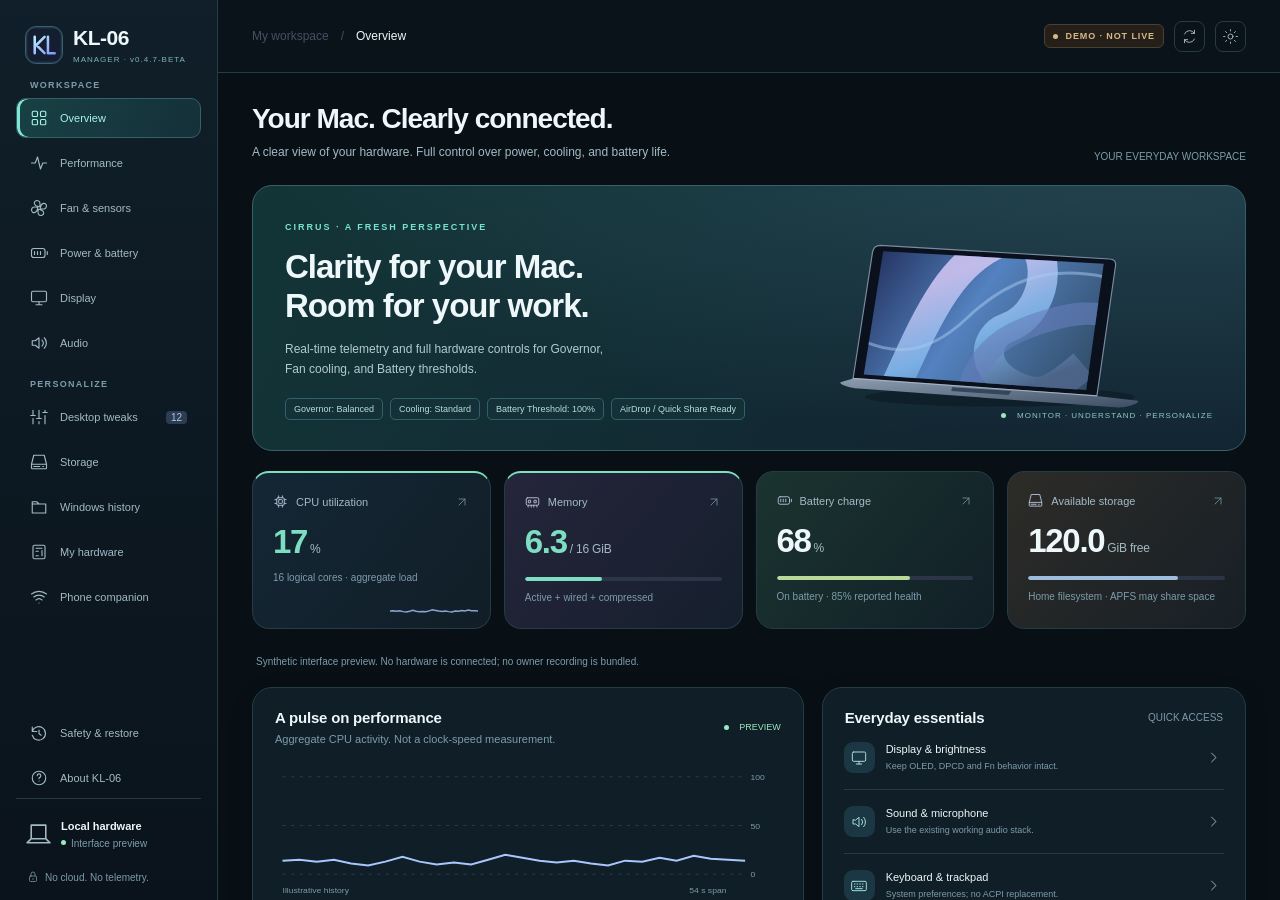
==== commit d12f50cf: "Merge pull request #31 from Kaushal-snap/arena/f91ba5ca-new Release v0.4.7-beta (Build 12): Lilu C++" ====
--- a/macos/Resources/index.html
+++ b/macos/Resources/index.html
@@ -1,177 +1,6 @@
-<!DOCTYPE html>
-<html lang="en">
-<head>
-    <meta charset="UTF-8">
-    <meta name="viewport" content="width=device-width, initial-scale=1.0">
-    <title>KL-06 Manager | Multi-Device Control Center</title>
-    <meta name="description" content="KL-06 Manager - Universal device control center with file transfer, HDR control, GPU stability, sleep/wake fix, and fan control. All-in-one Hackintosh & multi-device utility.">
-    <link rel="stylesheet" href="style.css">
-    <link href="https://fonts.googleapis.com/css2?family=Inter:wght@300;400;500;600;700&display=swap" rel="stylesheet">
-</head>
-<body>
-
-    <!-- Navigation -->
-    <nav class="navbar">
-        <div class="logo">KL-06 <span class="logo-accent">Manager</span></div>
-        <ul class="nav-links">
-            <li><a href="#download">Download</a></li>
-            <li><a href="#features">Features</a></li>
-            <li><a href="#fix-all">One-Click Fix</a></li>
-            <li><a href="#updates">Updates</a></li>
-            <li><a href="#contact">Contact</a></li>
-        </ul>
-        <div class="nav-mobile">
-            <span class="menu-toggle"></span>
-        </div>
-    </nav>
-
-    <!-- Hero Section -->
-    <header class="hero">
-        <div class="hero-content">
-            <h1>KL-06 Manager</h1>
-            <p class="tagline">Universal device control center • File transfer • HDR/EDR control • GPU stability • Sleep/wake fix • Fan control • All-in-one fix</p>
-            <div class="hero-buttons">
-                <a href="#download" class="btn btn-primary">Download Now</a>
-                <a href="#fix-all" class="btn btn-outline">One-Click Fix All</a>
-            </div>
-        </div>
-    </header>
-
-    <!-- Download Section -->
-    <section id="download" class="download-section">
-        <div class="container">
-            <h2>Download KL-06 Manager</h2>
-            <p class="subtitle">Choose your platform and get started:</p>
-            
-            <div class="platform-grid" id="platform-grid">
-                <!-- Platform cards injected by JS -->
-            </div>
-            
-            <div class="update-note">
-                <small>💡 App automatically checks for updates on startup. You'll get notified when a new version is available.</small>
-            </div>
-        </div>
-    </section>
-
-    <!-- One-Click Fix Section -->
-    <section id="fix-all" class="fix-section">
-        <div class="container">
-            <h2>🔧 One-Click Fix All</h2>
-            <p class="subtitle">Fix device connection, file transfer, fan RPM, HDR flicker, sleep/wake, and GPU stability with one click:</p>
-            
-            <div class="fix-grid">
-                <div class="fix-card" id="fix-card-device">
-                    <div class="fix-icon">📱</div>
-                    <h3>Device Connection & File Transfer</h3>
-                    <p>Fix LAN peer discovery, TLS connection, and cross-platform file transfer between Mac, Windows, Android, and iPhone.</p>
-                    <button class="fix-btn" onclick="fixDevice()">Fix Device Connection</button>
-                    <div class="fix-status" id="status-device">Waiting...</div>
-                </div>
-                
-                <div class="fix-card" id="fix-card-hdr">
-                    <div class="fix-icon">🖥️</div>
-                    <h3>HDR / EDR Fix</h3>
-                    <p>Stop HDR flicker and faded colors. Locks EDR to stable 3.08-4.0 range on Tiger Lake Iris Xe OLED panels.</p>
-                    <button class="fix-btn" onclick="fixHDR()">Fix HDR Flicker</button>
-                    <div class="fix-status" id="status-hdr">Waiting...</div>
-                </div>
-                
-                <div class="fix-card" id="fix-card-sleep">
-                    <div class="fix-icon">💤</div>
-                    <h3>Sleep & Wake Fix</h3>
-                    <p>Fix black screen after sleep and wake failure after 30+ seconds. Adds darkwake=0 and proper link-training keep-alive.</p>
-                    <button class="fix-btn" onclick="fixSleep()">Fix Sleep/Wake</button>
-                    <div class="fix-status" id="status-sleep">Waiting...</div>
-                </div>
-                
-                <div class="fix-card" id="fix-card-gpu">
-                    <div class="fix-icon">🎮</div>
-                    <h3>GPU Stability</h3>
-                    <p>Fix WindowServer watchdog panics, GPU restarts, and shutdown stalls on Intel Iris Xe Tiger Lake.</p>
-                    <button class="fix-btn" onclick="fixGPU()">Fix GPU Stability</button>
-                    <div class="fix-status" id="status-gpu">Waiting...</div>
-                </div>
-                
-                <div class="fix-card" id="fix-card-fan">
-                    <div class="fix-icon">🌀</div>
-                    <h3>Fan RPM Control</h3>
-                    <p>Fix fan RPM reading and control. Resolves fan not spinning or stuck at max RPM.</p>
-                    <button class="fix-btn" onclick="fixFan()">Fix Fan RPM</button>
-                    <div class="fix-status" id="status-fan">Waiting...</div>
-                </div>
-                
-                <div class="fix-card" id="fix-card-all">
-                    <div class="fix-icon">⚡</div>
-                    <h3>Apply All Fixes</h3>
-                    <p>Apply all Hackintosh patches and device fixes in one click. Recommended for first-time setup.</p>
-                    <button class="fix-btn fix-all-btn" onclick="fixAll()">🚀 FIX EVERYTHING</button>
-                    <div class="fix-status" id="status-all">Waiting...</div>
-                </div>
-            </div>
-            
-            <div class="rollback-note">
-                <p><strong>⚠️ Safety:</strong> All changes are backed up automatically. Rollback available if anything goes wrong.</p>
-                <button class="rollback-btn" onclick="rollbackAll()">🔄 Rollback All Changes</button>
-            </div>
-        </div>
-    </section>
-
-    <!-- Features Section -->
-    <section id="features" class="features-section">
-        <div class="container">
-            <h2>Why KL-06 Manager?</h2>
-            <div class="features-grid">
-                <div class="feature-item">
-                    <div class="feature-icon">🔄</div>
-                    <h3>Auto Updates</h3>
-                    <p>App automatically checks GitHub releases for new versions and notifies you.</p>
-                </div>
-                <div class="feature-item">
-                    <div class="feature-icon">📱</div>
-                    <h3>Cross-Platform</h3>
-                    <p>Same account and data across Mac, Windows, Android, and iPhone.</p>
-                </div>
-                <div class="feature-item">
-                    <div class="feature-icon">⚡</div>
-                    <h3>Fast & Light</h3>
-                    <p>Optimized for performance on all devices.</p>
-                </div>
-                <div class="feature-item">
-                    <div class="feature-icon">🔒</div>
-                    <h3>Secure</h3>
-                    <p>Your data is encrypted and stays private.</p>
-                </div>
-            </div>
-        </div>
-    </section>
-
-    <!-- Updates Section -->
-    <section id="updates" class="updates-section">
-        <div class="container">
-            <h2>Latest Updates</h2>
-            <div class="update-list" id="update-list">
-                <!-- Updates injected by JS -->
-            </div>
-        </div>
-    </section>
-
-    <!-- Contact Section -->
-    <section id="contact" class="contact-section">
-        <div class="container">
-            <h2>Contact Us</h2>
-            <p>Need help? Reach out to us:</p>
-            <div class="contact-info">
-                <p>📧 support@kl06manager.com</p>
-                <p>🌐 github.com/Kaushal-snap/KL-06-Manager</p>
-            </div>
-        </div>
-    </section>
-
-    <!-- Footer -->
-    <footer>
-        <p>&copy; <span id="year">2026</span> KL-06 Manager. All rights reserved.</p>
-    </footer>
-
-    <script src="script.js"></script>
-</body>
-</html>+<!doctype html>
+<html lang="en"><head><meta charset="utf-8"><meta name="viewport" content="width=device-width, initial-scale=1">
+<meta http-equiv="Content-Security-Policy" content="default-src 'none'; script-src 'self'; style-src 'self' 'unsafe-inline'; img-src 'self' data:; connect-src 'none'; object-src 'none'; base-uri 'none'; form-action 'none'">
+<meta name="color-scheme" content="dark light"><title>KL-06 Manager — Cirrus beta</title>
+<link rel="icon" href="icon.svg" type="image/svg+xml"><link rel="stylesheet" href="style.css"><script src="model.js" defer></script><script src="history.js" defer></script><script src="app.js" defer></script></head>
+<body><div id="app"><div class="loading"><span class="wordmark">KL-06</span><p>Opening your local workspace…</p></div></div><div id="toast" role="status" aria-live="polite"></div><div id="dialog-root"></div></body></html>
--- a/macos/Resources/style.css
+++ b/macos/Resources/style.css
@@ -1,593 +1,91 @@
-/* Reset & Base */
-* {
-    margin: 0;
-    padding: 0;
-    box-sizing: border-box;
+:root{--bg:#0d1118;--sidebar:#10151e;--panel:#151c27;--panel2:#192231;--line:#263041;--text:#f1f4fa;--muted:#92a0b5;--subtle:#67788f;--accent:#a9c6ff;--accent-bg:#253651;--mint:#bbdf98;--amber:#e7bc7d;--shadow:0 12px 38px #0002;--radius:18px;font-family:-apple-system,BlinkMacSystemFont,"Segoe UI",sans-serif;color:var(--text);background:var(--bg);font-synthesis:none}
+*{box-sizing:border-box}body{margin:0}button,input{font:inherit}button{cursor:pointer}button:disabled{cursor:not-allowed;opacity:.4}button:focus-visible,input:focus-visible,a:focus-visible{outline:2px solid var(--accent);outline-offset:4px}button{color:inherit}svg{vertical-align:middle}::selection{background:#526fa1;color:white}button,input{-webkit-tap-highlight-color:transparent}.shell{height:100vh;display:grid;grid-template-columns:218px minmax(0,1fr);overflow:hidden}.sidebar{background:var(--sidebar);border-right:1px solid var(--line);padding:26px 16px 17px;display:flex;flex-direction:column;gap:26px}.brand{display:flex;align-items:center;gap:10px;padding:0 9px}.brand img{width:38px;height:38px}.wordmark{font-size:21px;font-weight:650;letter-spacing:-.8px}.brand small{display:block;color:var(--subtle);font-size:9px;letter-spacing:1.55px;margin-top:5px}.nav-group-label{font-size:10px;letter-spacing:1.6px;font-weight:600;color:var(--subtle);padding:0 14px;margin-bottom:12px}.nav-group{display:grid;gap:5px}.nav{display:flex;align-items:center;gap:12px;border:1px solid transparent;background:transparent;text-align:left;font-size:12px;font-weight:500;padding:12px 13px;border-radius:10px;color:var(--muted);width:100%}.nav svg{width:18px;height:18px}.nav:hover{background:var(--panel);color:var(--text)}.nav.active{background:#23334c;color:#c6dbff;border-color:#354d6e}.nav .count{margin-left:auto;background:#2c3c53;font-size:10px;padding:1px 5px;border-radius:4px;color:#b2c5e0}.sidebar-bottom{margin-top:auto}.device-mini{border-top:1px solid var(--line);padding:21px 10px 4px;display:flex;gap:10px;align-items:center}.device-mini svg{color:var(--muted);width:25px;height:25px}.device-mini strong{font-size:11px;display:block;font-weight:550}.device-mini p{font-size:10px;margin:6px 0 0;color:var(--subtle)}.dot{height:5px;width:5px;display:inline-block;background:var(--mint);border-radius:50%;margin-right:5px;vertical-align:2px}.privacy-foot{display:flex;gap:6px;align-items:center;font-size:10px;color:var(--subtle);padding:18px 11px 0}.privacy-foot svg{width:12px;height:12px}.workspace{overflow:auto;min-width:0}.topbar{height:83px;display:flex;align-items:center;justify-content:space-between;padding:0 34px;border-bottom:1px solid var(--line);gap:15px}.breadcrumb{font-size:12px;color:var(--subtle);display:flex;align-items:center;gap:12px}.breadcrumb strong{font-weight:500;color:var(--text)}.breadcrumb span{color:#445165}.top-actions{display:flex;align-items:center;gap:10px}.mode-badge{display:inline-flex;align-items:center;gap:7px;border:1px solid #4b4131;background:#241f19;color:#d6b88b;border-radius:6px;padding:6px 8px;font-size:9px;font-weight:650;letter-spacing:.9px;white-space:nowrap}.mode-badge.live{color:#bddfa7;background:#1c291e;border-color:#344935}.mode-badge .dot{background:currentColor;margin:0}.icon-button{width:31px;height:31px;border:1px solid var(--line);background:transparent;border-radius:8px;color:var(--muted);display:grid;place-items:center}.icon-button svg{width:15px;height:15px}.icon-button:hover{background:var(--panel2);color:var(--text)}.main-content{padding:28px 34px 26px;max-width:1550px;margin:auto}.section-heading{display:flex;align-items:flex-end;justify-content:space-between;margin-bottom:23px;gap:12px}.section-heading h1{font-size:26px;letter-spacing:-1px;font-weight:590;margin:0 0 7px}.section-heading p{font-size:12px;color:var(--muted);line-height:1.7;margin:0}.eyebrow{color:var(--accent);font-size:9px;font-weight:650;letter-spacing:2px;text-transform:uppercase}.quiet-label{color:var(--subtle);font-size:10px;white-space:nowrap}.hero{display:grid;grid-template-columns:1.1fr 1fr;position:relative;overflow:hidden;min-height:226px;border-radius:var(--radius);background:radial-gradient(ellipse at 85% 10%,#2a405a55,transparent 70%),linear-gradient(115deg,#1b2839,#17212e 70%);border:1px solid #334257;padding:29px 29px;margin-bottom:20px}.hero h2{font-size:30px;letter-spacing:-1.3px;line-height:1.17;margin:14px 0 13px;font-weight:530}.hero p{font-size:11px;color:#a9b6c9;max-width:280px;line-height:1.7;margin:0 0 19px}.chip-row{display:flex;gap:7px;flex-wrap:wrap}.chip{padding:5px 8px;font-size:9px;border:1px solid #3b4a5f;border-radius:5px;color:#c0d1e8;background:#1b293b}.hero-art{display:grid;place-items:center;position:relative}.hero-art>svg{width:100%;max-width:340px;min-width:200px}.hero-device{position:absolute;right:0;bottom:0;display:flex;align-items:center;gap:6px;font-size:8px;color:#9cb2ce;letter-spacing:1px}.metric-grid{display:grid;grid-template-columns:repeat(4,minmax(0,1fr));gap:13px;margin-bottom:24px}.metric{background:var(--panel);border:1px solid var(--line);border-radius:14px;padding:17px;position:relative;overflow:hidden;min-height:151px}.metric-top{display:flex;align-items:center;gap:8px;color:var(--muted);font-size:10px}.metric-top>svg{width:15px;height:15px;color:#b1bfd4}.metric-top .arrow{margin-left:auto;color:var(--subtle);border:0;background:transparent;padding:0}.metric-value{font-size:29px;letter-spacing:-1.3px;margin-top:14px;font-weight:550;line-height:1.1;display:flex;align-items:baseline;gap:3px}.metric-value small{font-size:12px;color:var(--muted);font-weight:400;letter-spacing:-.2px}.metric-note{font-size:9px;color:var(--subtle);margin-top:9px}.metric-track{height:4px;border-radius:3px;background:#2b3546;margin-top:16px;overflow:hidden;display:flex}.metric-track span{height:100%;border-radius:3px;transition:width .5s}.mini-spark{position:absolute;width:88px;height:22px;bottom:13px;right:12px;opacity:.8}.two-col{display:grid;grid-template-columns:minmax(0,1.3fr) minmax(0,1fr);gap:18px;margin-bottom:20px}.panel{border:1px solid var(--line);border-radius:var(--radius);background:var(--panel);overflow:hidden}.panel-padding{padding:22px}.panel-head{display:flex;justify-content:space-between;align-items:center;gap:10px;padding:21px 22px 0}.panel-head h2,.panel h2{font-size:13px;font-weight:550;margin:0;letter-spacing:-.2px}.panel-head p{font-size:10px;color:var(--subtle);margin:7px 0 0}.panel-tag{color:var(--mint);font-size:9px;display:flex;align-items:center;gap:5px}.chart-wrap{padding:20px 22px 11px;position:relative}.chart{width:100%;height:131px;display:block;overflow:visible}.chart text{font-size:8px;fill:var(--subtle);font-family:inherit}.chart line{stroke:var(--line);stroke-dasharray:3 5}.chart-footer{display:flex;justify-content:space-between;font-size:9px;color:var(--subtle);padding:0 22px 20px;gap:8px}.chart-legend{display:flex;align-items:center;gap:5px}.chart-legend i{height:5px;width:5px;background:#99bbff;border-radius:50%}.quick-row{display:flex;align-items:center;gap:11px;margin:0 21px;padding:16px 0;border-bottom:1px solid var(--line)}.quick-row:last-child{border-bottom:0}.quick-icon{width:31px;height:31px;border-radius:9px;background:#263347;color:#aec9ec;display:grid;place-items:center;flex-shrink:0}.quick-icon svg{width:16px;height:16px}.quick-info{flex:1;min-width:0}.quick-info strong{display:block;font-size:11px;font-weight:500}.quick-info p{font-size:9px;color:var(--subtle);margin:5px 0 0;line-height:1.5}.quick-row .icon-button{width:24px;height:24px;border:0}.feature-strip{display:flex;align-items:center;gap:17px;padding:21px 23px;border:1px solid #354352;background:linear-gradient(110deg,#1d2b32,#17212c);border-radius:15px}.feature-strip>svg{height:31px;width:31px;color:#bed5b3;flex-shrink:0}.feature-strip h3{font-size:12px;font-weight:550;margin:0 0 6px}.feature-strip p{font-size:10px;line-height:1.65;color:var(--muted);margin:0}.feature-strip .button{margin-left:auto;white-space:nowrap}.button{display:inline-flex;align-items:center;justify-content:center;gap:7px;border:1px solid #405779;background:#a9c6ff;color:#122440;font-size:10px;font-weight:650;border-radius:7px;padding:10px 13px;text-decoration:none;white-space:nowrap}.button:hover{filter:brightness(1.1)}.button svg{height:13px;width:13px}.button.secondary{color:#c5d5eb;background:#243247;border-color:#3b4b64}.button.ghost{color:var(--muted);background:transparent;border-color:var(--line)}.button.small{padding:7px 10px;font-size:9px}.footnote{display:flex;align-items:flex-start;justify-content:space-between;gap:15px;color:var(--subtle);font-size:9px;line-height:1.7;margin-top:20px}.footnote>span:first-child{display:flex;gap:6px}.footnote svg{width:11px;height:11px;flex-shrink:0;margin-top:2px}.status-pill{display:inline-flex;align-items:center;font-size:9px;gap:5px;padding:5px 7px;border-radius:5px;color:#b9d9a4;background:#263326;border:1px solid #3c4c38;white-space:nowrap}.status-pill.warning{color:var(--amber);background:#30291f;border-color:#51412c}.status-pill.neutral{color:var(--muted);background:var(--panel2);border-color:var(--line)}.status-pill.info{color:#a9c6ff;background:#23334d;border-color:#354968}.detail-grid{display:grid;grid-template-columns:repeat(3,minmax(0,1fr));gap:16px;margin-bottom:20px}.detail-card{padding:22px;border:1px solid var(--line);border-radius:16px;background:var(--panel)}.detail-card>svg{height:24px;width:24px;color:var(--accent);margin-bottom:16px}.detail-card h3{font-size:12px;font-weight:550;margin:0 0 9px}.detail-card p{font-size:11px;line-height:1.8;color:var(--muted);margin:0 0 16px}.large-value{font-size:41px;line-height:1.1;letter-spacing:-1.5px;margin:15px 0 8px}.large-value small{font-size:17px;color:var(--muted);letter-spacing:0}.notice{padding:15px 18px;border:1px solid #55452f;background:#2a241c;border-radius:12px;color:#d3b88e;font-size:11px;line-height:1.8;margin:18px 0}.notice.blue{background:#1d2c40;border-color:#354e6e;color:#b6cce8}.subheading{font-size:13px;font-weight:550;margin:27px 0 14px;display:flex;align-items:center;justify-content:space-between}.row-list{border:1px solid var(--line);border-radius:15px;overflow:hidden;background:var(--panel)}.setting-row{padding:19px 21px;border-bottom:1px solid var(--line);display:flex;align-items:center;gap:14px}.setting-row:last-child{border:0}.setting-row .quick-icon{align-self:flex-start;margin-top:1px}.setting-row h3{font-size:12px;font-weight:500;margin:0 0 6px}.setting-row p{font-size:10px;line-height:1.7;color:var(--muted);margin:0;max-width:560px}.setting-row .row-body{flex:1}.row-control{display:flex;align-items:center;gap:9px;flex-shrink:0}.setting-row small{font-size:9px;color:var(--subtle);display:block;margin-top:7px}.filter-bar{display:flex;align-items:center;gap:7px;margin:20px 0}.filter{border:1px solid var(--line);border-radius:6px;background:transparent;font-size:10px;padding:7px 12px;color:var(--muted)}.filter.active{background:#26374d;border-color:#435b7b;color:#d0e1fa}.filter-bar .quiet-label{margin-left:auto}.range-control{display:flex;align-items:center;gap:13px;margin:20px 0}.range-control svg{width:17px;height:17px;color:var(--muted)}input[type=range]{width:100%;height:4px;accent-color:var(--accent);cursor:pointer}.range-control output{font-size:11px;color:var(--muted);min-width:33px}.spec-table{width:100%;border-collapse:collapse;font-size:11px}.spec-table td{padding:15px 19px;border-bottom:1px solid var(--line);vertical-align:top;line-height:1.7}.spec-table tr:last-child td{border:0}.spec-table td:first-child{color:var(--muted);width:24%}.spec-table td:last-child{width:23%;text-align:right}.empty-state{padding:32px 24px;text-align:center}.empty-state svg{width:32px;height:32px;color:var(--subtle);margin-bottom:15px}.empty-state h3{font-size:13px;font-weight:500}.empty-state p{font-size:11px;color:var(--muted);line-height:1.8;max-width:490px;margin:0 auto 18px}.sample-list{padding:7px 21px}.sample-row{padding:13px 0;border-bottom:1px solid var(--line);font-size:11px;display:flex;gap:20px;justify-content:space-between}.sample-row:last-child{border:0}.sample-row span{color:var(--muted)}.sample-row strong{font-weight:550;color:var(--accent);text-align:right}.step-list{counter-reset:step;padding:4px 23px 18px}.step{display:flex;gap:13px;padding:18px 0;border-bottom:1px solid var(--line);align-items:flex-start}.step:last-child{border:0}.step:before{counter-increment:step;content:counter(step);background:#26364d;border:1px solid #3b526f;color:var(--accent);font-size:10px;width:23px;height:23px;display:grid;place-items:center;border-radius:7px;flex-shrink:0}.step strong{font-size:11px;font-weight:500}.step p{font-size:10px;line-height:1.8;color:var(--muted);margin:6px 0 0}.about-mark{display:flex;align-items:center;gap:18px;margin-bottom:23px}.about-mark img{height:70px;width:70px}.about-mark h2{font-size:29px;letter-spacing:-1px;font-weight:550;margin:0 0 7px}.about-mark p{font-size:11px;color:var(--muted);margin:0}.support-grid{display:grid;grid-template-columns:repeat(2,minmax(0,1fr));gap:15px}.unavailable{opacity:.8}.inline-actions{display:flex;gap:8px;flex-wrap:wrap;margin-top:18px}.loading{display:grid;place-content:center;text-align:center;height:100vh}.loading p{font-size:12px;color:var(--muted)}#toast{position:fixed;bottom:25px;left:calc(50% + 80px);transform:translate(-50%,20px);max-width:570px;min-width:230px;padding:14px 19px;border-radius:12px;background:#27354b;border:1px solid #486081;color:#dae7fb;font-size:11px;line-height:1.8;box-shadow:0 12px 35px #0007;opacity:0;pointer-events:none;transition:opacity .2s,transform .2s;z-index:20;white-space:pre-line}#toast.visible{opacity:1;transform:translate(-50%,0)}.stale-banner{background:#38291b;color:#e0c19d;padding:10px 20px;font-size:11px}.modal-overlay{position:fixed;inset:0;z-index:30;display:grid;place-items:center;background:#05080ec9;backdrop-filter:blur(6px);padding:20px}.modal{width:min(470px,100%);padding:30px;background:var(--panel);border:1px solid #40516b;border-radius:22px;box-shadow:0 35px 90px #0007}.modal>svg{width:29px;height:29px;color:var(--accent);margin-bottom:18px}.modal h2{font-size:19px;font-weight:550;letter-spacing:-.5px;margin:0 0 13px}.modal p{font-size:12px;color:var(--muted);line-height:1.8}.modal .button{margin-top:14px}.busy-dot{animation:pulse 1s ease-in-out infinite alternate}@keyframes pulse{from{opacity:.3}to{opacity:1}}.light{--bg:#f3f5f8;--sidebar:#edf0f5;--panel:#fff;--panel2:#ecf0f7;--line:#dce2ec;--text:#202c3e;--muted:#5c6c80;--subtle:#7b8ca2;--accent:#456eae;--accent-bg:#dfe9f9;color-scheme:light}.light .nav.active{background:#dde7f7;color:#31517d;border-color:#c7d7ee}.light .hero{--text:#f1f4fa;color:#f1f4fa}.light .feature-strip{background:#e8f0ec;border-color:#d1ded4}.light .feature-strip>svg{color:#668768}.light .quick-icon{background:#e7edf8;color:#587aa8}.light .button.ghost{color:#566d8a}.light .mode-badge{background:#f7eddf}.light .metric-track{background:#e2e7f0}.light .chart-legend i{background:#719de0}.light .notice{background:#fbf2e5;border-color:#e9d7ba;color:#8d6b3e}.light .notice.blue{background:#e7eef8;border-color:#cad8ed;color:#587296}.light .status-pill.neutral{color:#667b98}.light .hero .chip{color:#c0d1e8}.light .subheading .button{color:#566d8a}.light .filter.active{background:#dce7f6;color:#31517d;border-color:#c3d4ed}
+@media(min-width:1500px){.main-content{padding-top:35px}.hero{min-height:250px}.hero h2{font-size:34px}.hero-art>svg{max-width:390px}.metric{min-height:162px}.chart{height:157px}.quick-row{padding:20px 0}}
+@media(max-width:1120px){.shell{grid-template-columns:190px minmax(0,1fr)}.sidebar{padding-left:12px;padding-right:12px}.brand{padding:0 5px}.wordmark{font-size:19px}.topbar{padding:0 24px}.main-content{padding:24px}.hero{padding:23px}.hero h2{font-size:27px}.metric{padding:14px}.metric-value{font-size:27px}.quick-row{padding:15px 0}.button{padding:9px 10px}.detail-grid{gap:12px}.detail-card{padding:18px}}
+@media(max-width:850px){.shell{grid-template-columns:72px minmax(0,1fr)}.sidebar{padding:22px 9px}.brand{padding:0;justify-content:center}.brand>div,.nav-label,.nav .count,.nav-group-label,.device-mini,.privacy-foot{display:none}.nav{justify-content:center;padding:13px 0}.nav svg{height:20px;width:20px}.nav-group{gap:7px}.brand img{height:34px;width:34px}.main-content{padding:20px}.topbar{height:69px;padding:0 20px}.hero{grid-template-columns:1fr 1fr;min-height:210px}.hero h2{font-size:25px}.hero p{font-size:10px}.metric-grid{grid-template-columns:repeat(2,minmax(0,1fr));gap:12px}.metric{min-height:138px}.metric-value{font-size:28px}.two-col{grid-template-columns:1fr}.detail-grid{grid-template-columns:1fr 1fr}.section-heading h1{font-size:24px}.feature-strip{padding:17px;gap:11px}.feature-strip p{font-size:9px}.footnote>span:last-child{display:none}.row-control{flex-direction:column;align-items:flex-end}.setting-row{gap:11px;padding:16px}.top-actions{gap:6px}.breadcrumb{font-size:11px}#toast{left:calc(50% + 25px);width:calc(100% - 115px)}.support-grid{grid-template-columns:1fr}.spec-table td:last-child{width:20%}}
+@media(max-width:560px){.shell{grid-template-columns:57px minmax(0,1fr)}.sidebar{padding:18px 6px}.brand img{height:31px;width:31px}.topbar{padding:0 14px;gap:5px}.breadcrumb{gap:7px;font-size:10px}.breadcrumb>span:first-child{display:none}.mode-badge{font-size:7px;letter-spacing:.5px;padding:5px}.top-actions .icon-button:first-of-type{display:none}.main-content{padding:20px 14px}.section-heading{align-items:flex-start}.section-heading h1{font-size:23px}.section-heading p{font-size:10px}.section-heading>.quiet-label{display:none}.hero{grid-template-columns:1fr;padding:23px;min-height:0}.hero-art{display:none}.hero h2{font-size:29px}.hero p{max-width:none}.hero .chip-row{margin-top:15px}.metric{padding:13px}.metric-value{font-size:25px}.metric-note{font-size:8px}.mini-spark{width:57px}.metric-grid{gap:10px}.feature-strip{flex-wrap:wrap}.feature-strip .button{margin-left:42px;margin-top:0}.feature-strip>div{flex:1}.detail-grid{grid-template-columns:1fr}.filter-bar{flex-wrap:wrap}.filter-bar .quiet-label{width:100%;margin:5px 0 0}.setting-row>.quick-icon{display:none}.setting-row h3{font-size:11px}.setting-row p{font-size:9px}.row-control .button{padding:7px 9px}.spec-table td{padding:13px 11px;font-size:10px}.spec-table td:last-child{display:none}.large-value{font-size:35px}.footnote{font-size:8px}.notice{font-size:10px}.section-heading .button{font-size:9px;padding:8px}.top-actions{gap:5px}.icon-button{height:27px;width:27px}.inline-actions{gap:6px}}
+@media(prefers-reduced-motion:reduce){*,*:before,*:after{animation:none!important;transition:none!important;scroll-behavior:auto!important}}
+
+.metric-top .arrow svg{width:12px;height:12px}.metric-top .arrow{width:15px;height:17px;flex-shrink:0}.status-pill svg{width:11px;height:11px;flex-shrink:0}
+
+/* Accent reflects actual utilization where available; GPU/display hues are capability styling, not fabricated usage. */
+.metric-cpu,.metric-memory{border-top:2px solid var(--usage)}.metric-cpu .metric-value,.metric-memory .metric-value{color:var(--usage)}.metric-cpu{background:radial-gradient(ellipse at 95% 0%,#69d9ba12,transparent 80%),var(--panel)}.gpu-accent{border-top:2px solid #bb9dff;background:radial-gradient(ellipse at 100% 0%,#b493ff15,transparent 80%),var(--panel)}.gpu-accent>svg{color:#c4aaff}.display-accent{border-top:2px solid #7bd5e9;background:radial-gradient(ellipse at 100% 0%,#72d9ef15,transparent 80%),var(--panel)}.display-accent .eyebrow{color:#87daec}
+
+/* Cirrus beta — independent OLED-dark visual system. Native counters are untouched. */
+:root{--bg:#080f15;--sidebar:#0d171e;--panel:#101e27;--panel2:#172a34;--line:#253c47;--text:#eef7fa;--muted:#a3bac5;--subtle:#7c9caa;--accent:#78e2d2;--accent-bg:#153e40;--mint:#9be7be;--amber:#f0c487;--radius:20px}
+.sidebar{gap:16px;overflow-y:auto;background:linear-gradient(180deg,#101f29,#0a131b)}.brand .wordmark{font-weight:750;letter-spacing:-.5px}.brand small{letter-spacing:1px;color:#7bb5b7;font-size:8px}.brand img{border:1px solid #37616d;border-radius:11px;background:#173038}.nav{padding-top:10px;padding-bottom:10px;font-size:11px}.nav.active{background:linear-gradient(110deg,#184144,#153039);color:#a6f3e6;border-color:#346166;box-shadow:inset 3px 0 #7ee7d5}.nav-group-label{font-size:9px;margin-bottom:8px;letter-spacing:1.3px}.topbar{height:73px;background:#0b151dbb}.main-content{padding-top:30px}.section-heading h1{font-size:28px;font-weight:680;letter-spacing:-1px}.section-heading p{font-size:12px}.hero{background:radial-gradient(ellipse at 90% -20%,#4a879455,transparent 70%),linear-gradient(120deg,#133537,#122632 75%);border-color:#37616a;padding:30px 32px;min-height:238px}.hero h2{font-weight:650;font-size:33px;letter-spacing:-1px}.hero p{font-size:12px;max-width:330px;color:#b2cbd0}.hero .chip{color:#b2dfdf;background:#143138;border-color:#32606a}.hero-device{font-size:8px;color:#91c7c9}.metric{border-radius:17px;background:linear-gradient(130deg,#142735,#111e27);padding:20px;min-height:158px}.metric-value{font-size:33px;font-weight:650}.metric-top{font-size:11px}.metric-note{font-size:10px;line-height:1.6}.metric:nth-child(2){background:linear-gradient(130deg,#25253b,#151f2c)}.metric:nth-child(3){background:linear-gradient(130deg,#1b3430,#111f27)}.metric:nth-child(4){background:linear-gradient(130deg,#2d2c28,#171f26)}.panel{box-shadow:0 8px 30px #00000010}.panel-head h2,.panel h2{font-size:15px;font-weight:650}.panel-head p{font-size:11px}.button{background:#8ae9d7;color:#102b30;border-color:#8ae9d7;border-radius:9px;font-size:11px;padding:11px 15px}.button.secondary{color:#b7ede6;background:#1a3b41;border-color:#366069}.button.ghost{color:var(--muted);border-color:var(--line)}.status-pill.info{background:#173b43;color:#a4e4dc;border-color:#31616b}.quick-icon{background:#1a3743;color:#a0dcd7}.detail-card{background:linear-gradient(135deg,#142530,#101c26);border-radius:18px}.detail-card h3{font-size:13px}.detail-card p{font-size:12px}.feature-strip{background:linear-gradient(120deg,#173734,#152631);border-color:#35584f}.feature-strip p,.setting-row p{font-size:11px}.setting-row h3{font-size:13px}.fan-hero{border:1px solid #315962;border-radius:22px;padding:30px;background:radial-gradient(ellipse at 0 0,#315e6b44,transparent 65%),#101f29;display:flex;gap:30px;align-items:center;margin-bottom:22px}.fan-hero h2{font-size:32px;letter-spacing:-1px;margin:13px 0;color:#a7f0df}.fan-hero p{font-size:13px;line-height:1.8;color:var(--muted);max-width:700px}.fan-orbit{width:108px;height:108px;flex-shrink:0;border:1px solid #416876;border-radius:50%;display:grid;place-items:center;background:radial-gradient(circle,#31536533,#142731);box-shadow:0 0 0 13px #1b37402b,0 0 0 26px #1b374014}.fan-orbit svg{width:54px;height:54px;color:#84c9cf}.body-copy{font-size:12px;color:var(--muted);line-height:1.9}.history-meta{display:flex;align-items:center;gap:16px;flex-wrap:wrap;color:var(--muted);font-size:12px;margin:18px 0}.history-meta .button{margin-left:auto}.table-scroll{overflow-x:auto}.history-table{width:100%;border-collapse:collapse;font-size:12px}.history-table th{text-align:left;padding:16px;color:#bde7e4;background:#17313a;white-space:nowrap}.history-table td{padding:16px;border-top:1px solid var(--line);color:var(--muted)}.history-table td strong{display:block;color:var(--text);font-weight:550;white-space:nowrap}.history-table small{display:block;margin-top:5px;color:var(--subtle);font-size:10px}.history-table td:not(:first-child){white-space:nowrap;font-variant-numeric:tabular-nums}.empty-state p{font-size:12px}.chart-footer{font-size:10px}.light .topbar{background:#eef4f8}.light .sidebar{background:linear-gradient(180deg,#e5edf3,#edf3f5)}.light .detail-card,.light .metric{background:#fff}.light .nav.active{background:#d9eeea;color:#1c5c57}.light .button.secondary{color:#235e5b;background:#dcefeb}.light .status-pill.info{color:#255f67;background:#e4f4ef}.light .fan-hero{background:#e3efed}.light .fan-hero h2{color:#205c5d}.light .history-table th{background:#e1eeed;color:#24595e}
+@media(max-width:850px){.main-content{padding:22px}.hero{padding:25px}.hero h2{font-size:28px}.metric{padding:16px}.metric-value{font-size:29px}.brand small{display:none}.fan-hero{gap:22px;padding:24px}.fan-orbit{width:70px;height:70px}.fan-orbit svg{width:38px;height:38px}.fan-hero h2{font-size:25px}}
+@media(max-width:560px){.main-content{padding:20px 14px}.section-heading h1{font-size:23px}.metric-value{font-size:25px}.metric-top{font-size:10px}.metric-note{font-size:9px}.section-heading{flex-wrap:wrap}.section-heading .button{font-size:10px}.fan-hero{display:block;padding:22px}.fan-orbit{margin:7px 0 28px 12px}.fan-hero .eyebrow{font-size:8px}.fan-hero h2{font-size:24px}.history-meta .button{margin-left:0}.sidebar{gap:12px}.table-scroll{max-width:100%}}
+
+.sampling-note{font-size:10px;line-height:1.7;color:var(--subtle);padding:0 4px 17px}.sensor-source{font-size:11px!important;word-break:break-word}.history-selector{padding:0 22px;margin:0;flex-wrap:wrap;gap:6px}.history-selector .filter{font-size:10px}.history-table{margin-bottom:0}.historical-chart text{font-size:7px}
+
+/* Enhanced Light Mode Polish */
+.light{--bg:#f5f7f9;--sidebar:#eaf0f4;--panel:#ffffff;--panel2:#f0f5f8;--line:#d5dfe6;--text:#1a2b36;--muted:#4d6270;--subtle:#6e8594;--accent:#1a857d;--accent-bg:#d6eeea;color-scheme:light}
+.light .hero{background:linear-gradient(120deg,#dbebe9,#e5eff3);border-color:#b8d1d8;color:#1a2b36}
+.light .hero h2{color:#163d41}
+.light .hero p{color:#445b67}
+.light .hero .chip{background:#edf6f5;color:#185350;border-color:#b8dbd6}
+.light .metric{background:#ffffff;border-color:#d5dfe6;box-shadow:0 4px 16px rgba(0,0,0,0.04)}
+.light .metric-value{color:#163d41}
+.light .panel{background:#ffffff;border-color:#d5dfe6;box-shadow:0 4px 20px rgba(0,0,0,0.04)}
+.light .detail-card{background:#ffffff;border-color:#d5dfe6}
+.light .feature-strip{background:linear-gradient(120deg,#e3f0ee,#ebf3f5);border-color:#bcd5d2}
+.light .feature-strip h3{color:#1a3b3e}
+.light .feature-strip p{color:#485e68}
+.light .fan-hero{background:linear-gradient(120deg,#e5f2f0,#edf5f6);border-color:#bbd8d5}
+.light .fan-hero h2{color:#185553}
+.light .fan-hero p{color:#445d65}
+.light .fan-orbit{background:radial-gradient(circle,#d3ebe7,#e1f0ef);border-color:#a5ccc7;box-shadow:0 0 0 10px #d4ede988}
+.light .fan-orbit svg{color:#206360}
+.light .button{background:#1d8b82;color:#ffffff;border-color:#1d8b82}
+.light .button.secondary{background:#d5eeea;color:#17524e;border-color:#b3ded8}
+.light .button.ghost{background:transparent;color:#445f6c;border-color:#cfdbe3}
+.light .mode-badge{background:#ebf3f5;border-color:#c8d9df;color:#1f4852}
+.light .mode-badge.live{background:#e2f4ea;border-color:#b4e3c5;color:#1b6338}
+.light .status-pill{background:#ebf2f5;border-color:#cddae2;color:#405b68}
+.light .status-pill.info{background:#d8f0ec;border-color:#b5e0da;color:#185d58}
+.light .status-pill.warning{background:#fdf2e1;border-color:#fae1b8;color:#8a5e18}
+.light .notice{background:#fdf5e8;border-color:#f5dcba;color:#80571b}
+.light .notice.blue{background:#e7f3f6;border-color:#c5e3ea;color:#23586b}
+.light .chart text{fill:#5e7583}
+.light .chart line{stroke:#e1e9ee}
+.light input[type=range]{accent-color:#1d8b82}
+
+/* Hardware acceleration and 120Hz ProMotion smoothness */
+html, body {
+  -webkit-font-smoothing: antialiased;
+  -moz-osx-font-smoothing: grayscale;
+}
+.workspace {
+  scroll-behavior: smooth;
+  will-change: scroll-position;
+  -webkit-overflow-scrolling: touch;
+  transform: translateZ(0);
+  -webkit-backface-visibility: hidden;
+  backface-visibility: hidden;
+}
+.main-content {
+  contain: layout style;
+}
+@media (prefers-reduced-motion: no-preference) {
+  .nav, .button, .icon-button, .metric, .detail-card, .chip {
+    transition: background-color 0.12s ease, border-color 0.12s ease;
+  }
 }
 
-:root {
-    --primary: #2563eb;
-    --primary-dark: #1d4ed8;
-    --secondary: #64748b;
-    --success: #10b981;
-    --warning: #f59e0b;
-    --error: #ef4444;
-    --bg: #f8fafc;
-    --bg-white: #ffffff;
-    --text: #1e293b;
-    --text-muted: #64748b;
-    --border: #e2e8f0;
-    --shadow: 0 4px 6px -1px rgba(0, 0, 0, 0.1), 0 2px 4px -1px rgba(0, 0, 0, 0.06);
-    --shadow-lg: 0 10px 15px -3px rgba(0, 0, 0, 0.1), 0 4px 6px -2px rgba(0, 0, 0, 0.05);
-}
+/* Ecosystem Radar & PIN Styling */
+.radar-wrapper{position:relative;width:140px;height:140px;margin:16px auto;display:flex;align-items:center;justify-content:center}
+.radar-hub{width:46px;height:46px;border-radius:50%;background:#183b43;border:2px solid var(--accent);display:flex;align-items:center;justify-content:center;font-size:22px;z-index:3;box-shadow:0 0 20px rgba(0,217,245,.4)}
+.radar-ring{position:absolute;border-radius:50%;border:1.5px solid rgba(0,217,245,.6);animation:radar-wave 2.8s infinite cubic-bezier(.15,.85,.25,1);pointer-events:none}
+.radar-ring:nth-child(1){animation-delay:0s}
+.radar-ring:nth-child(2){animation-delay:.9s}
+.radar-ring:nth-child(3){animation-delay:1.8s}
+@keyframes radar-wave{0%{width:44px;height:44px;opacity:1;transform:scale(1)}100%{width:150px;height:150px;opacity:0;transform:scale(1.4)}}
 
-html {
-    scroll-behavior: smooth;
-}
-
-body {
-    font-family: 'Inter', -apple-system, BlinkMacSystemFont, 'Segoe UI', Roboto, sans-serif;
-    line-height: 1.6;
-    color: var(--text);
-    background: var(--bg);
-}
-
-a {
-    text-decoration: none;
-    color: inherit;
-}
-
-img {
-    max-width: 100%;
-    display: block;
-}
-
-/* Navbar */
-.navbar {
-    display: flex;
-    justify-content: space-between;
-    align-items: center;
-    padding: 1rem 5%;
-    background: rgba(255, 255, 255, 0.95);
-    position: sticky;
-    top: 0;
-    z-index: 100;
-    box-shadow: var(--shadow);
-    backdrop-filter: blur(10px);
-}
-
-.logo {
-    font-size: 1.5rem;
-    font-weight: 700;
-    color: var(--primary);
-}
-
-.logo-accent {
-    color: var(--primary-dark);
-}
-
-.nav-links {
-    display: flex;
-    list-style: none;
-    gap: 2rem;
-    align-items: center;
-}
-
-.nav-links a {
-    font-weight: 500;
-    color: var(--text);
-    transition: color 0.2s;
-}
-
-.nav-links a:hover {
-    color: var(--primary);
-}
-
-.nav-mobile {
-    display: none;
-}
-
-/* Hero */
-.hero {
-    text-align: center;
-    padding: 5rem 2rem;
-    background: linear-gradient(135deg, var(--primary) 0%, var(--primary-dark) 100%);
-    color: white;
-}
-
-.hero h1 {
-    font-size: 3rem;
-    font-weight: 700;
-    margin-bottom: 1rem;
-    line-height: 1.2;
-}
-
-.tagline {
-    font-size: 1.25rem;
-    margin-bottom: 2rem;
-    opacity: 0.9;
-    max-width: 600px;
-    margin-left: auto;
-    margin-right: auto;
-}
-
-.hero-buttons {
-    display: flex;
-    gap: 1rem;
-    justify-content: center;
-    flex-wrap: wrap;
-}
-
-.btn {
-    padding: 0.875rem 1.75rem;
-    border-radius: 8px;
-    font-weight: 600;
-    font-size: 1rem;
-    display: inline-block;
-    transition: all 0.2s;
-    cursor: pointer;
-    border: none;
-}
-
-.btn-primary {
-    background: white;
-    color: var(--primary);
-}
-
-.btn-primary:hover {
-    transform: translateY(-2px);
-    box-shadow: 0 10px 25px -5px rgba(0, 0, 0, 0.2);
-}
-
-.btn-outline {
-    background: transparent;
-    color: white;
-    border: 2px solid white;
-}
-
-.btn-outline:hover {
-    background: white;
-    color: var(--primary);
-}
-
-/* Download Section */
-.download-section {
-    padding: 5rem 2rem;
-}
-
-.container {
-    max-width: 1100px;
-    margin: 0 auto;
-    padding: 0 1rem;
-}
-
-.download-section h2 {
-    text-align: center;
-    font-size: 2.5rem;
-    margin-bottom: 1rem;
-    color: var(--text);
-}
-
-.subtitle {
-    text-align: center;
-    font-size: 1.1rem;
-    margin-bottom: 3rem;
-    color: var(--text-muted);
-}
-
-.platform-grid {
-    display: grid;
-    grid-template-columns: repeat(auto-fit, minmax(280px, 1fr));
-    gap: 2rem;
-}
-
-.platform-card {
-    background: var(--bg-white);
-    border-radius: 16px;
-    padding: 2.5rem 2rem;
-    text-align: center;
-    box-shadow: var(--shadow);
-    border: 1px solid var(--border);
-    transition: all 0.3s;
-}
-
-.platform-card:hover {
-    transform: translateY(-5px);
-    box-shadow: var(--shadow-lg);
-    border-color: var(--primary);
-}
-
-.platform-icon {
-    font-size: 3rem;
-    margin-bottom: 1rem;
-}
-
-.platform-card h3 {
-    font-size: 1.5rem;
-    margin-bottom: 0.5rem;
-    color: var(--text);
-}
-
-.platform-card p {
-    color: var(--text-muted);
-    margin-bottom: 1.5rem;
-    font-size: 0.95rem;
-}
-
-.download-btn-group {
-    display: flex;
-    flex-direction: column;
-    gap: 0.75rem;
-}
-
-.download-btn {
-    background: var(--primary);
-    color: white;
-    padding: 0.875rem 1.5rem;
-    border-radius: 8px;
-    font-weight: 600;
-    transition: background 0.2s;
-    text-align: center;
-}
-
-.download-btn:hover {
-    background: var(--primary-dark);
-}
-
-.version-tag {
-    font-size: 0.8rem;
-    background: #e2e8f0;
-    color: var(--text-muted);
-    padding: 0.25rem 0.6rem;
-    border-radius: 4px;
-    margin-top: 0.5rem;
-    display: inline-block;
-}
-
-.update-note {
-    text-align: center;
-    margin-top: 2rem;
-    color: var(--text-muted);
-    font-size: 0.9rem;
-}
-
-/* Fix Section */
-.fix-section {
-    padding: 5rem 2rem;
-    background: var(--bg-white);
-}
-
-.fix-section h2 {
-    text-align: center;
-    font-size: 2.5rem;
-    margin-bottom: 1rem;
-    color: var(--text);
-}
-
-.fix-section .subtitle {
-    text-align: center;
-    margin-bottom: 3rem;
-    color: var(--text-muted);
-}
-
-.fix-grid {
-    display: grid;
-    grid-template-columns: repeat(auto-fit, minmax(280px, 1fr));
-    gap: 1.5rem;
-}
-
-.fix-card {
-    background: var(--bg-white);
-    border-radius: 16px;
-    padding: 2rem;
-    box-shadow: var(--shadow);
-    border: 1px solid var(--border);
-    transition: all 0.3s;
-    display: flex;
-    flex-direction: column;
-    gap: 1rem;
-}
-
-.fix-card:hover {
-    transform: translateY(-3px);
-    box-shadow: var(--shadow-lg);
-    border-color: var(--primary);
-}
-
-.fix-icon {
-    font-size: 3rem;
-    margin-bottom: 0.5rem;
-}
-
-.fix-card h3 {
-    font-size: 1.25rem;
-    margin-bottom: 0.5rem;
-    color: var(--text);
-}
-
-.fix-card p {
-    color: var(--text-muted);
-    font-size: 0.9rem;
-    margin-bottom: 1rem;
-    line-height: 1.5;
-}
-
-.fix-btn {
-    background: var(--primary);
-    color: white;
-    padding: 0.875rem 1.5rem;
-    border-radius: 8px;
-    font-weight: 600;
-    font-size: 0.95rem;
-    transition: all 0.2s;
-    cursor: pointer;
-    border: none;
-    align-self: flex-start;
-}
-
-.fix-btn:hover {
-    background: var(--primary-dark);
-    transform: translateX(5px);
-}
-
-.fix-btn.fix-all-btn {
-    background: var(--success);
-    color: white;
-    padding: 1rem 2rem;
-    font-size: 1.1rem;
-    font-weight: 700;
-}
-
-.fix-btn.fix-all-btn:hover {
-    background: #059669;
-    transform: translateY(-3px);
-    box-shadow: 0 10px 25px -5px rgba(16, 185, 129, 0.4);
-}
-
-.fix-status {
-    font-size: 0.85rem;
-    font-family: monospace;
-    padding: 0.75rem;
-    border-radius: 6px;
-    background: #f1f5f9;
-    color: var(--text-muted);
-    margin-top: 0.5rem;
-    min-height: 2.5rem;
-    display: flex;
-    align-items: center;
-}
-
-.fix-status.success {
-    background: #ecfdf5;
-    color: var(--success);
-}
-
-.fix-status.error {
-    background: #fef2f2;
-    color: var(--error);
-}
-
-.fix-status.processing {
-    background: #eff6ff;
-    color: var(--primary);
-}
-
-.fix-all-btn {
-    grid-column: 1 / -1;
-}
-
-.rollback-note {
-    margin-top: 2rem;
-    padding: 1.5rem;
-    background: #fffbeb;
-    border: 1px solid #fde68a;
-    border-radius: 12px;
-    display: flex;
-    align-items: center;
-    gap: 1rem;
-}
-
-.rollback-note p {
-    margin: 0;
-    color: var(--text-muted);
-    font-size: 0.9rem;
-}
-
-.rollback-btn {
-    background: var(--warning);
-    color: white;
-    padding: 0.625rem 1.25rem;
-    border-radius: 6px;
-    font-weight: 600;
-    cursor: pointer;
-    border: none;
-}
-
-.rollback-btn:hover {
-    background: #d97706;
-}
-
-/* Features */
-.features-section {
-    padding: 5rem 2rem;
-    background: var(--bg-white);
-}
-
-.features-section h2 {
-    text-align: center;
-    font-size: 2.5rem;
-    margin-bottom: 3rem;
-    color: var(--text);
-}
-
-.features-grid {
-    display: grid;
-    grid-template-columns: repeat(auto-fit, minmax(250px, 1fr));
-    gap: 2rem;
-    max-width: 1000px;
-    margin: 0 auto;
-}
-
-.feature-item {
-    padding: 2rem;
-    background: var(--bg);
-    border-radius: 12px;
-    border-left: 4px solid var(--primary);
-}
-
-.feature-icon {
-    font-size: 2rem;
-    margin-bottom: 1rem;
-}
-
-.feature-item h3 {
-    margin-bottom: 1rem;
-    color: var(--text);
-    font-size: 1.2rem;
-}
-
-.feature-item p {
-    color: var(--text-muted);
-    font-size: 0.95rem;
-}
-
-/* Updates */
-.updates-section {
-    padding: 5rem 2rem;
-    background: var(--bg);
-}
-
-.updates-section h2 {
-    text-align: center;
-    font-size: 2.5rem;
-    margin-bottom: 2rem;
-    color: var(--text);
-}
-
-.update-list {
-    max-width: 800px;
-    margin: 0 auto;
-}
-
-.update-item {
-    background: var(--bg-white);
-    padding: 2rem;
-    border-radius: 12px;
-    margin-bottom: 1.5rem;
-    box-shadow: var(--shadow);
-    border-left: 4px solid var(--primary);
-    border: 1px solid var(--border);
-}
-
-.version-badge {
-    display: inline-block;
-    background: var(--primary);
-    color: white;
-    padding: 0.25rem 0.75rem;
-    border-radius: 20px;
-    font-size: 0.85rem;
-    font-weight: 600;
-    margin-bottom: 0.75rem;
-}
-
-.update-item h3 {
-    margin-bottom: 0.5rem;
-    color: var(--text);
-    font-size: 1.25rem;
-}
-
-.update-item p {
-    color: var(--text-muted);
-    font-size: 0.95rem;
-    margin-bottom: 0.5rem;
-}
-
-.update-item small {
-    color: var(--text-muted);
-    display: block;
-    margin-top: 0.5rem;
-    font-size: 0.85rem;
-}
-
-/* Contact */
-.contact-section {
-    padding: 5rem 2rem;
-    text-align: center;
-    background: var(--bg-white);
-}
-
-.contact-section h2 {
-    font-size: 2.5rem;
-    margin-bottom: 1rem;
-    color: var(--text);
-}
-
-.contact-info p {
-    font-size: 1.1rem;
-    margin: 0.5rem 0;
-    color: var(--text-muted);
-}
-
-/* Footer */
-footer {
-    text-align: center;
-    padding: 2rem;
-    background: var(--text);
-    color: rgba(255,255,255,0.7);
-    font-size: 0.9rem;
-}
-
-/* Loading State */
-.loading {
-    display: inline-block;
-    width: 20px;
-    height: 20px;
-    border: 2px solid var(--border);
-    border-top-color: var(--primary);
-    border-radius: 50%;
-    animation: spin 1s linear infinite;
-}
-
-@keyframes spin {
-    to { transform: rotate(360deg); }
-}
-
-/* Responsive */
-@media (max-width: 768px) {
-    .nav-links {
-        display: none;
-    }
-    
-    .nav-mobile {
-        display: block;
-    }
-    
-    .hero h1 {
-        font-size: 2rem;
-    }
-    
-    .hero-buttons {
-        flex-direction: column;
-        gap: 1rem;
-    }
-    
-    .btn-outline {
-        margin-left: 0;
-    }
-    
-    .platform-grid {
-        grid-template-columns: 1fr;
-    }
-    
-    .features-grid {
-        grid-template-columns: 1fr;
-    }
-    
-    .fix-grid {
-        grid-template-columns: 1fr;
-    }
-    
-    .fix-card.fix-all-btn {
-        grid-column: 1;
-    }
-}+.pin-card{background:var(--card);border:2px dashed var(--line);border-radius:16px;padding:16px 20px;margin:16px 0;display:flex;flex-wrap:wrap;align-items:center;justify-content:space-between;gap:15px}
+.pin-code-wrap{display:flex;align-items:center;gap:12px}
+.pin-digits{font-family:ui-monospace,SFMono-Regular,Consolas,monospace;font-size:24px;font-weight:800;letter-spacing:4px;color:var(--accent);background:var(--bg);padding:6px 14px;border-radius:10px;border:1px solid var(--line)}
+.pin-meta{font-size:11px;color:var(--muted);line-height:1.5}
+.pin-meta b{color:var(--amber,'#f59e0b')}
+.pin-input-group{display:flex;gap:10px;align-items:center;margin:14px 0}
+.pin-input-group input{max-width:260px;margin:0;font-family:ui-monospace,monospace;font-size:18px;letter-spacing:3px;text-align:center;padding:10px;background:var(--bg);border:1px solid var(--line);border-radius:8px;color:var(--fg)}
